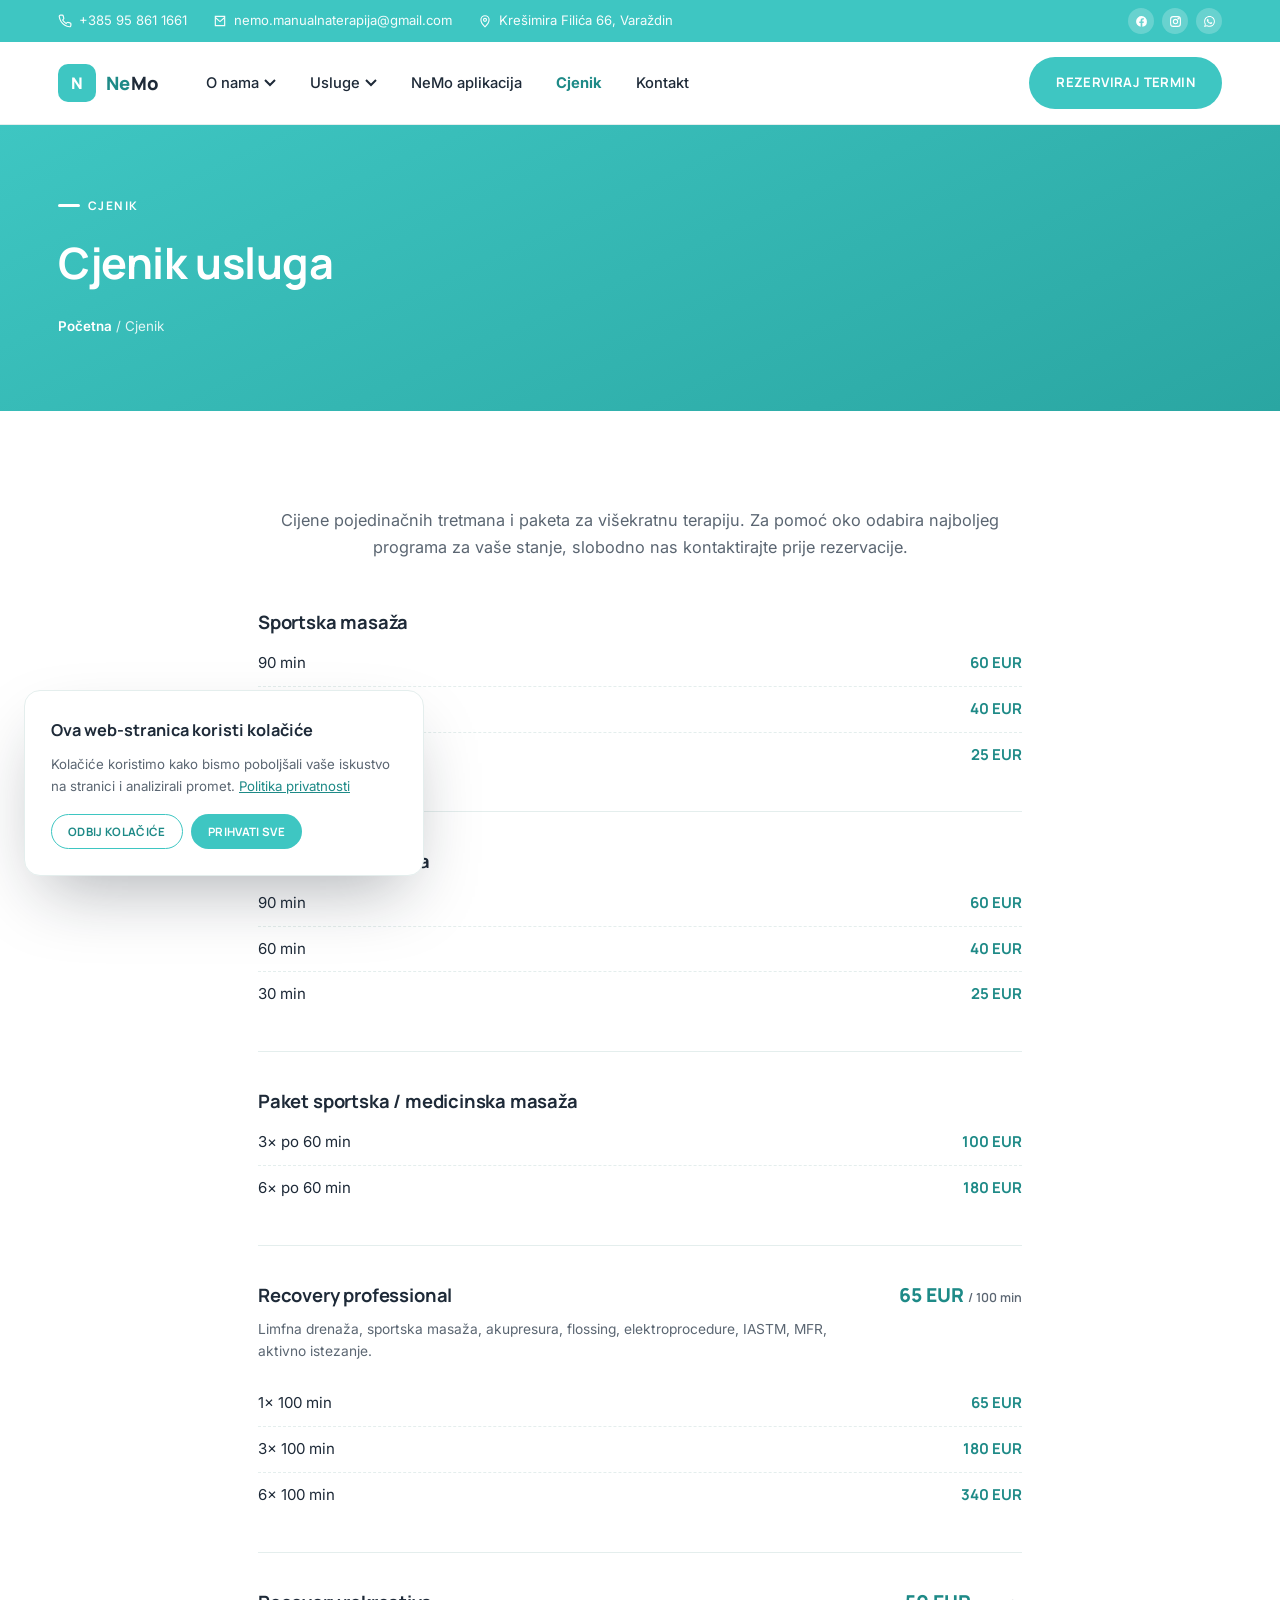
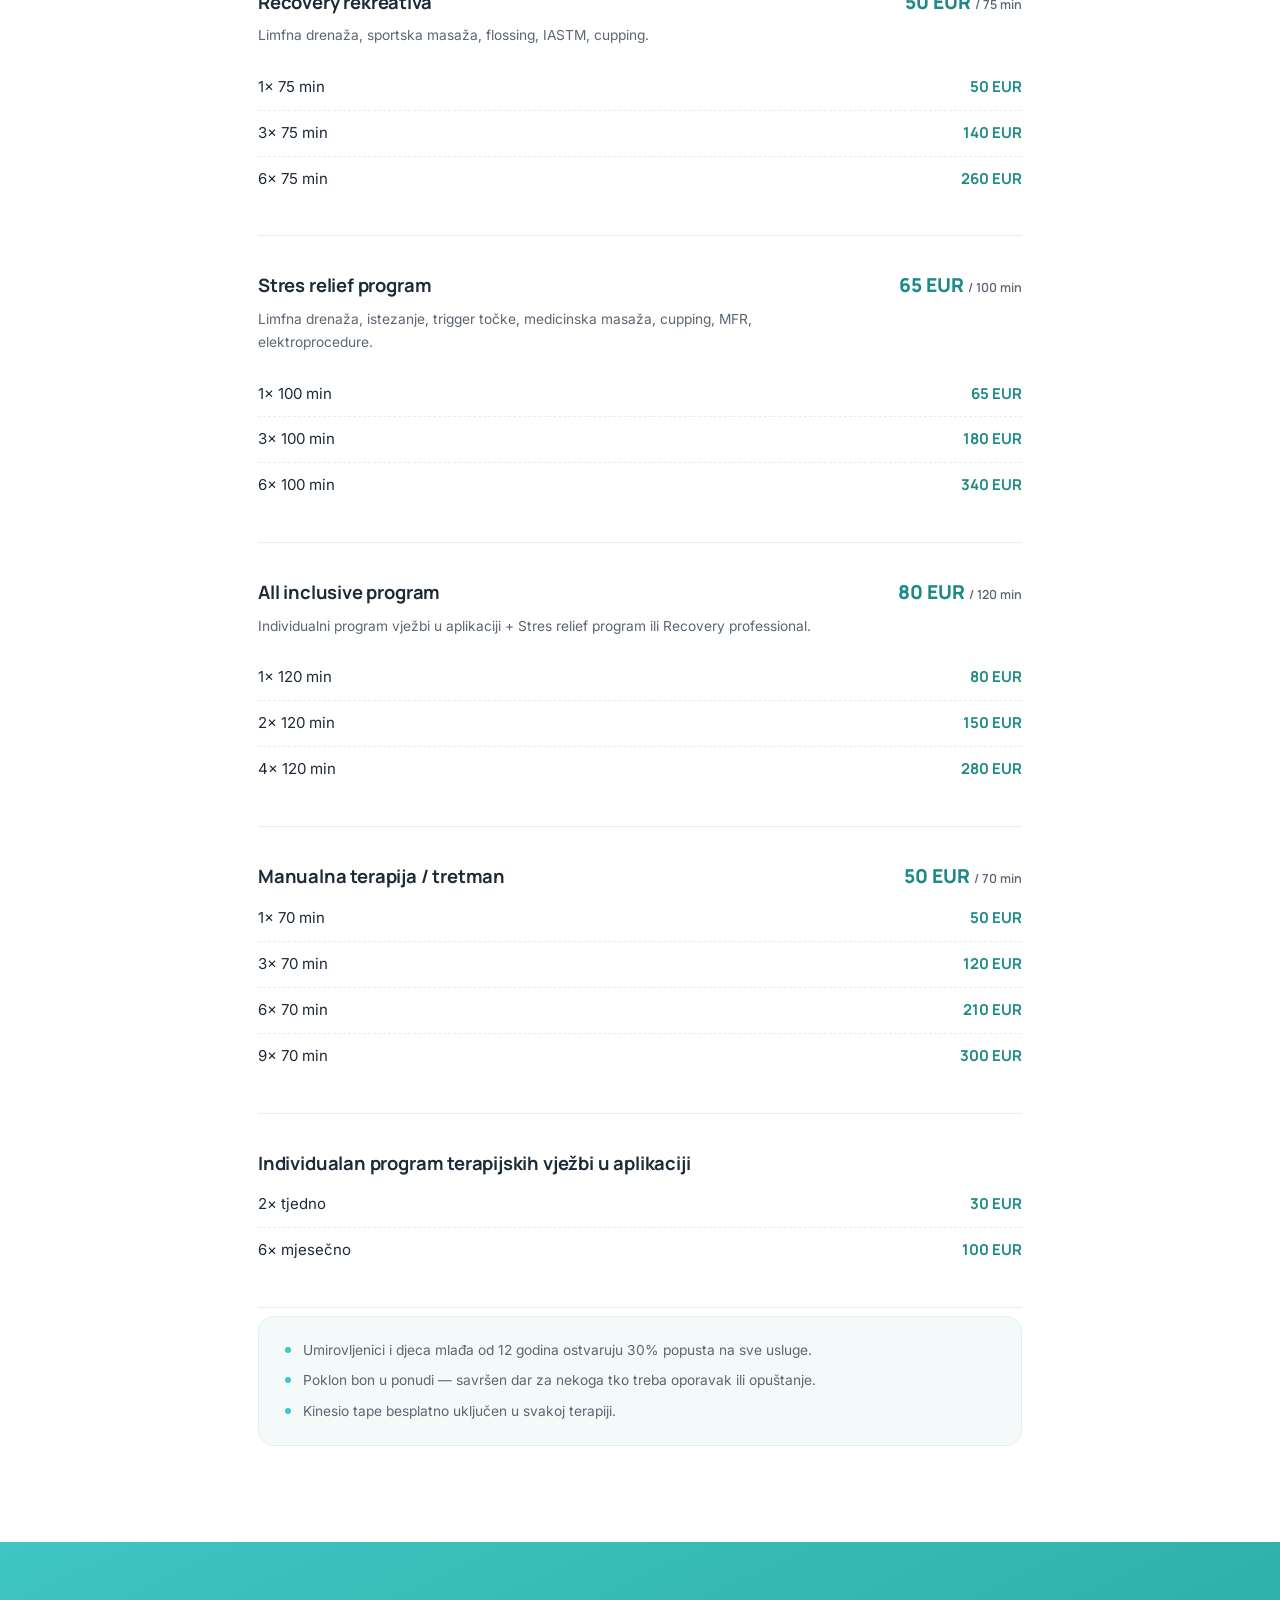
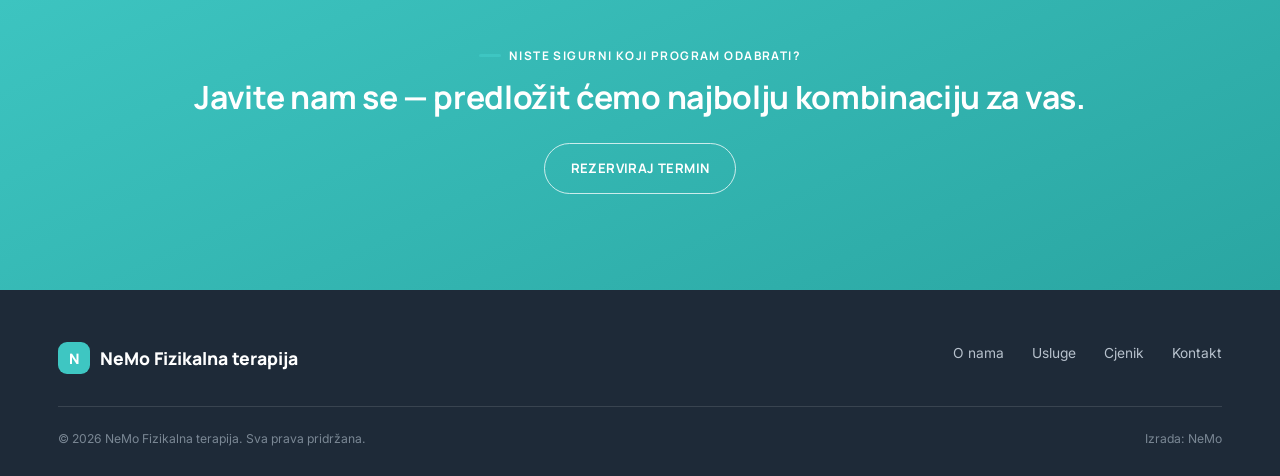
==== cjenik.html @ 9bffec44 "Add files via upload" ====
<!DOCTYPE html>
<html lang="hr">
<head>
<meta charset="UTF-8" />
<meta name="viewport" content="width=device-width, initial-scale=1.0" />
<title>Cjenik — NeMo Fizikalna terapija</title>
<meta name="description" content="Cjenik usluga NeMo poliklinike — sportska i medicinska masaža, recovery programi, manualna terapija i individualni programi vježbi." />
<link rel="canonical" href="https://nemo.hr/cjenik.html" />
<meta property="og:type" content="website" />
<meta property="og:site_name" content="NeMo Fizikalna terapija" />
<meta property="og:locale" content="hr_HR" />
<meta property="og:title" content="Cjenik — NeMo Fizikalna terapija" />
<meta property="og:description" content="Cjenik usluga NeMo poliklinike — sportska i medicinska masaža, recovery programi, manualna terapija i individualni programi vježbi." />
<meta property="og:url" content="https://nemo.hr/cjenik.html" />
<meta property="og:image" content="https://nemo.hr/images/soba-oprema.jpg" />
<meta name="twitter:card" content="summary_large_image" />
<link rel="preconnect" href="https://fonts.googleapis.com">
<link rel="preconnect" href="https://fonts.gstatic.com" crossorigin>
<link href="https://fonts.googleapis.com/css2?family=Manrope:wght@500;600;700;800&family=Inter:wght@400;500;600;700&display=swap" rel="stylesheet">
<link rel="stylesheet" href="style.css">
</head>
<body>

<div class="topbar">
  <div class="wrap topbar-inner">
    <div class="topbar-info">
      <a href="tel:+385958611661"><svg width="14" height="14" viewBox="0 0 24 24" fill="none" stroke="currentColor" stroke-width="2"><path d="M22 16.9v3a2 2 0 0 1-2.2 2 19.8 19.8 0 0 1-8.6-3.1 19.5 19.5 0 0 1-6-6 19.8 19.8 0 0 1-3.1-8.7A2 2 0 0 1 4.1 2h3a2 2 0 0 1 2 1.7c.1 1 .3 2 .7 3a2 2 0 0 1-.4 2.1L8 10.3a16 16 0 0 0 6 6l1.5-1.5a2 2 0 0 1 2-.4c1 .3 2 .5 3 .7a2 2 0 0 1 1.7 2Z"/></svg> +385 95 861 1661</a>
      <a href="mailto:nemo.manualnaterapija@gmail.com"><svg width="14" height="14" viewBox="0 0 24 24" fill="none" stroke="currentColor" stroke-width="2"><path d="M4 4h16v16H4z"/><path d="m4 6 8 7 8-7"/></svg> nemo.manualnaterapija@gmail.com</a>
      <a href="https://www.google.com/maps/place/?q=place_id:ChIJC9hRLgaraEcRhZxfA_SQYHQ" target="_blank" rel="noopener"><svg width="14" height="14" viewBox="0 0 24 24" fill="none" stroke="currentColor" stroke-width="2"><path d="M12 22s7-6.3 7-12a7 7 0 1 0-14 0c0 5.7 7 12 7 12Z"/><circle cx="12" cy="10" r="2.6"/></svg> Krešimira Filića 66, Varaždin</a>
    </div>
    <div class="topbar-social">
      <a href="https://www.facebook.com/NenoGolubar/" target="_blank" rel="noopener" aria-label="Facebook"><svg width="13" height="13" viewBox="0 0 24 24" fill="currentColor"><path d="M22 12a10 10 0 1 0-11.6 9.9v-7H7.9V12h2.5V9.8c0-2.5 1.5-3.9 3.8-3.9 1.1 0 2.2.2 2.2.2v2.4h-1.3c-1.2 0-1.6.8-1.6 1.6V12h2.8l-.4 2.9h-2.4v7A10 10 0 0 0 22 12Z"/></svg></a>
      <a href="https://www.instagram.com/neven_golubar/" target="_blank" rel="noopener" aria-label="Instagram"><svg width="13" height="13" viewBox="0 0 24 24" fill="none" stroke="currentColor" stroke-width="2"><rect x="3" y="3" width="18" height="18" rx="5"/><circle cx="12" cy="12" r="4"/><circle cx="17.5" cy="6.5" r="1"/></svg></a>
      <a href="https://wa.me/385958611661" target="_blank" rel="noopener" aria-label="WhatsApp"><svg width="13" height="13" viewBox="0 0 24 24" fill="currentColor"><path d="M12.04 2C6.58 2 2.13 6.45 2.13 11.91c0 1.77.46 3.45 1.32 4.94L2 22l5.29-1.39a9.9 9.9 0 0 0 4.75 1.21h.01c5.46 0 9.9-4.45 9.9-9.91C21.96 6.45 17.5 2 12.04 2Zm0 18.06h-.01a8.15 8.15 0 0 1-4.16-1.14l-.3-.18-3.14.82.84-3.06-.19-.31a8.14 8.14 0 0 1-1.25-4.32c0-4.5 3.67-8.16 8.18-8.16 2.18 0 4.23.85 5.78 2.4a8.1 8.1 0 0 1 2.39 5.77c0 4.5-3.67 8.18-8.14 8.18Zm4.47-6.13c-.24-.12-1.45-.72-1.68-.8-.22-.08-.39-.12-.55.12-.16.24-.63.8-.78.96-.14.16-.28.18-.53.06-.24-.12-1.02-.38-1.94-1.2-.72-.64-1.2-1.43-1.34-1.67-.14-.24-.02-.37.11-.5.11-.11.24-.28.36-.42.12-.14.16-.24.24-.4.08-.16.04-.3-.02-.42-.06-.12-.55-1.33-.76-1.82-.2-.48-.4-.42-.55-.42-.14-.01-.3-.01-.46-.01a.9.9 0 0 0-.65.3c-.22.24-.85.83-.85 2.03 0 1.2.87 2.36.99 2.52.12.16 1.71 2.61 4.14 3.66.58.25 1.03.4 1.38.51.58.18 1.11.16 1.53.1.47-.07 1.45-.59 1.65-1.16.2-.57.2-1.06.14-1.16-.06-.1-.22-.16-.46-.28Z"/></svg></a>
    </div>
  </div>
</div>

<header class="mainnav">
  <div class="wrap nav">
    <a href="index.html" class="logo"><span class="mark">N</span><span class="word"><span>Ne</span>Mo</span></a>
    <nav class="nav-links">
      <div class="nav-item">
        <button class="nav-link">O nama <svg viewBox="0 0 12 8" fill="none" stroke="currentColor" stroke-width="2"><path d="M1 1l5 5 5-5"/></svg></button>
        <div class="dd-menu">
          <a href="o-nama.html#pristup">Naš pristup</a>
          <a href="o-nama.html#neven">Osnivač</a>
          <a href="o-nama.html#tim">Stručni tim</a>
          <a href="o-nama.html#galerija">Galerija fotografija</a>
        </div>
      </div>
      <div class="nav-item">
        <button class="nav-link">Usluge <svg viewBox="0 0 12 8" fill="none" stroke="currentColor" stroke-width="2"><path d="M1 1l5 5 5-5"/></svg></button>
        <div class="dd-menu">
          <a href="usluge.html#procjena">Fizioterapeutska procjena</a>
          <a href="usluge.html#cyriax">Manualne tehnike po Cyriaxu</a>
          <a href="usluge.html#mfr">Miofascijalna relaksacija (MFR)</a>
          <a href="usluge.html#iastm">IASTM</a>
          <a href="usluge.html#trigger">Trigger point terapija</a>
          <a href="usluge.html#pnf">PNF</a>
          <a href="usluge.html#dns">DNS — vježbe disanja</a>
          <a href="usluge.html#flossing">Flossing</a>
          <a href="usluge.html#cupping">Cupping</a>
          <a href="usluge.html#limfna">Limfna drenaža aparatom</a>
          <a href="usluge.html#elektroterapija">Elektroterapijske procedure</a>
        </div>
      </div>
      <a href="index.html#zasto" class="nav-link">NeMo aplikacija</a>
      <a href="cjenik.html" class="nav-link active">Cjenik</a>
      <a href="kontakt.html" class="nav-link">Kontakt</a>
    </nav>
    <div class="nav-right">
      <a href="kontakt.html" class="btn btn-solid">Rezerviraj termin</a>
      <button class="nav-toggle" aria-label="Izbornik"><span></span><span></span><span></span></button>
    </div>
  </div>
</header>

<section class="page-header">
  <div class="wrap">
    <span class="eyebrow">Cjenik</span>
    <h1>Cjenik usluga</h1>
    <p class="breadcrumb"><a href="index.html">Početna</a> / Cjenik</p>
  </div>
</section>

<section>
  <div class="wrap" style="max-width:820px;">

    <p class="lede price-intro">Cijene pojedinačnih tretmana i paketa za višekratnu terapiju. Za pomoć oko odabira najboljeg programa za vaše stanje, slobodno nas kontaktirajte prije rezervacije.</p>

    <div class="price-block">
      <div class="price-block-head"><h3>Sportska masaža</h3></div>
      <div class="price-rows">
        <div class="price-row"><span class="price-label">90 min</span><span class="price-amount">60 EUR</span></div>
        <div class="price-row"><span class="price-label">60 min</span><span class="price-amount">40 EUR</span></div>
        <div class="price-row"><span class="price-label">30 min</span><span class="price-amount">25 EUR</span></div>
      </div>
    </div>

    <div class="price-block">
      <div class="price-block-head"><h3>Medicinska masaža</h3></div>
      <div class="price-rows">
        <div class="price-row"><span class="price-label">90 min</span><span class="price-amount">60 EUR</span></div>
        <div class="price-row"><span class="price-label">60 min</span><span class="price-amount">40 EUR</span></div>
        <div class="price-row"><span class="price-label">30 min</span><span class="price-amount">25 EUR</span></div>
      </div>
    </div>

    <div class="price-block">
      <div class="price-block-head"><h3>Paket sportska / medicinska masaža</h3></div>
      <div class="price-rows">
        <div class="price-row"><span class="price-label">3× po 60 min</span><span class="price-amount">100 EUR</span></div>
        <div class="price-row"><span class="price-label">6× po 60 min</span><span class="price-amount">180 EUR</span></div>
      </div>
    </div>

    <div class="price-block">
      <div class="price-block-head"><h3>Recovery professional</h3><span class="price-single">65 EUR <small style="font-size:.65em;color:var(--ink-soft);font-weight:600;">/ 100 min</small></span></div>
      <p class="price-desc">Limfna drenaža, sportska masaža, akupresura, flossing, elektroprocedure, IASTM, MFR, aktivno istezanje.</p>
      <div class="price-rows">
        <div class="price-row"><span class="price-label">1× 100 min</span><span class="price-amount">65 EUR</span></div>
        <div class="price-row"><span class="price-label">3× 100 min</span><span class="price-amount">180 EUR</span></div>
        <div class="price-row"><span class="price-label">6× 100 min</span><span class="price-amount">340 EUR</span></div>
      </div>
    </div>

    <div class="price-block">
      <div class="price-block-head"><h3>Recovery rekreativa</h3><span class="price-single">50 EUR <small style="font-size:.65em;color:var(--ink-soft);font-weight:600;">/ 75 min</small></span></div>
      <p class="price-desc">Limfna drenaža, sportska masaža, flossing, IASTM, cupping.</p>
      <div class="price-rows">
        <div class="price-row"><span class="price-label">1× 75 min</span><span class="price-amount">50 EUR</span></div>
        <div class="price-row"><span class="price-label">3× 75 min</span><span class="price-amount">140 EUR</span></div>
        <div class="price-row"><span class="price-label">6× 75 min</span><span class="price-amount">260 EUR</span></div>
      </div>
    </div>

    <div class="price-block">
      <div class="price-block-head"><h3>Stres relief program</h3><span class="price-single">65 EUR <small style="font-size:.65em;color:var(--ink-soft);font-weight:600;">/ 100 min</small></span></div>
      <p class="price-desc">Limfna drenaža, istezanje, trigger točke, medicinska masaža, cupping, MFR, elektroprocedure.</p>
      <div class="price-rows">
        <div class="price-row"><span class="price-label">1× 100 min</span><span class="price-amount">65 EUR</span></div>
        <div class="price-row"><span class="price-label">3× 100 min</span><span class="price-amount">180 EUR</span></div>
        <div class="price-row"><span class="price-label">6× 100 min</span><span class="price-amount">340 EUR</span></div>
      </div>
    </div>

    <div class="price-block">
      <div class="price-block-head"><h3>All inclusive program</h3><span class="price-single">80 EUR <small style="font-size:.65em;color:var(--ink-soft);font-weight:600;">/ 120 min</small></span></div>
      <p class="price-desc">Individualni program vježbi u aplikaciji + Stres relief program ili Recovery professional.</p>
      <div class="price-rows">
        <div class="price-row"><span class="price-label">1× 120 min</span><span class="price-amount">80 EUR</span></div>
        <div class="price-row"><span class="price-label">2× 120 min</span><span class="price-amount">150 EUR</span></div>
        <div class="price-row"><span class="price-label">4× 120 min</span><span class="price-amount">280 EUR</span></div>
      </div>
    </div>

    <div class="price-block">
      <div class="price-block-head"><h3>Manualna terapija / tretman</h3><span class="price-single">50 EUR <small style="font-size:.65em;color:var(--ink-soft);font-weight:600;">/ 70 min</small></span></div>
      <div class="price-rows">
        <div class="price-row"><span class="price-label">1× 70 min</span><span class="price-amount">50 EUR</span></div>
        <div class="price-row"><span class="price-label">3× 70 min</span><span class="price-amount">120 EUR</span></div>
        <div class="price-row"><span class="price-label">6× 70 min</span><span class="price-amount">210 EUR</span></div>
        <div class="price-row"><span class="price-label">9× 70 min</span><span class="price-amount">300 EUR</span></div>
      </div>
    </div>

    <div class="price-block">
      <div class="price-block-head"><h3>Individualan program terapijskih vježbi u aplikaciji</h3></div>
      <div class="price-rows">
        <div class="price-row"><span class="price-label">2× tjedno</span><span class="price-amount">30 EUR</span></div>
        <div class="price-row"><span class="price-label">6× mjesečno</span><span class="price-amount">100 EUR</span></div>
      </div>
    </div>

    <div class="price-notes">
      <span>Umirovljenici i djeca mlađa od 12 godina ostvaruju 30% popusta na sve usluge.</span>
      <span>Poklon bon u ponudi — savršen dar za nekoga tko treba oporavak ili opuštanje.</span>
      <span>Kinesio tape besplatno uključen u svakoj terapiji.</span>
    </div>

  </div>
</section>

<section class="cta-band">
  <div class="wrap">
    <span class="eyebrow" style="justify-content:center;color:#fff;">Niste sigurni koji program odabrati?</span>
    <h2 style="margin-top:14px;">Javite nam se — predložit ćemo najbolju kombinaciju za vas.</h2>
    <a href="kontakt.html" class="btn btn-outline-white" style="margin-top:26px;">Rezerviraj termin</a>
  </div>
</section>

<footer>
  <div class="wrap">
    <div class="footer-grid">
      <div class="footer-logo"><span class="mark">N</span>NeMo Fizikalna terapija</div>
      <ul class="footer-links">
        <li><a href="o-nama.html">O nama</a></li>
        <li><a href="usluge.html">Usluge</a></li>
        <li><a href="cjenik.html">Cjenik</a></li>
        <li><a href="kontakt.html">Kontakt</a></li>
      </ul>
    </div>
    <div class="footer-bottom">
      <span>© <span id="godina"></span> NeMo Fizikalna terapija. Sva prava pridržana.</span>
      <span>Izrada: NeMo</span>
    </div>
  </div>
</footer>

<div class="cookie-banner" id="cookieBanner">
  <h4>Ova web-stranica koristi kolačiće</h4>
  <p>Kolačiće koristimo kako bismo poboljšali vaše iskustvo na stranici i analizirali promet. <a href="#">Politika privatnosti</a></p>
  <div class="cookie-actions">
    <button class="btn btn-outline-teal" id="cookieReject">Odbij kolačiće</button>
    <button class="btn btn-solid" id="cookieAccept">Prihvati sve</button>
  </div>
</div>

<script src="script.js"></script>
</body>
</html>
---- style.css ----
:root{
    --teal:#3EC6C2;
    --teal-dark:#2AA6A2;
    --teal-deep:#1E8A87;
    --ink:#1E2A38;
    --ink-soft:#5B6672;
    --paper:#FFFFFF;
    --bg:#F4FAFA;
    --line:#E4EEED;
    --lavender:#B9AEDD;
    --sand:#D9C89A;
    --radius:16px;
    --heading:'Manrope', sans-serif;
    --sans:'Inter', system-ui, sans-serif;
  }
  *,*::before,*::after{box-sizing:border-box;margin:0;padding:0;}
  html{scroll-behavior:smooth;}
  html{overflow-x:hidden;}
  body{font-family:var(--sans);color:var(--ink);background:var(--paper);line-height:1.65;-webkit-font-smoothing:antialiased;overflow-x:hidden;max-width:100vw;}
  img,svg{display:block;max-width:100%;}
  a{color:inherit;}
  ul{list-style:none;}
  .wrap{max-width:1220px;margin:0 auto;padding:0 28px;}
  h1,h2,h3{font-family:var(--heading);font-weight:700;color:var(--ink);letter-spacing:-.01em;}
  h2{font-size:2rem;line-height:1.18;}
  h3{font-size:1.15rem;}
  .lede{color:var(--ink-soft);max-width:52ch;font-size:1.02rem;}
  .eyebrow{display:inline-flex;align-items:center;gap:8px;font-family:var(--heading);font-weight:700;font-size:.74rem;letter-spacing:.12em;text-transform:uppercase;color:var(--teal-deep);}
  .eyebrow::before{content:'';width:22px;height:3px;border-radius:2px;background:var(--teal);}
  :focus-visible{outline:2px solid var(--teal-deep);outline-offset:3px;}
  @media (prefers-reduced-motion: reduce){*{animation-duration:.001ms !important;transition-duration:.001ms !important;scroll-behavior:auto !important;}}

  /* ---------- BUTTONS ---------- */
  .btn{display:inline-flex;align-items:center;gap:8px;padding:14px 26px;border-radius:100px;font-family:var(--heading);font-weight:700;font-size:.82rem;letter-spacing:.03em;text-transform:uppercase;text-decoration:none;border:1.5px solid transparent;cursor:pointer;transition:all .18s ease;}
  .btn-solid{background:var(--teal);color:#fff;}
  .btn-solid:hover{background:var(--teal-deep);transform:translateY(-1px);}
  .btn-outline-teal{border-color:var(--teal);color:var(--teal-deep);background:transparent;}
  .btn-outline-teal:hover{background:var(--teal);color:#fff;}
  .btn-outline-white{border-color:rgba(255,255,255,.75);color:#fff;background:transparent;}
  .btn-outline-white:hover{background:#fff;color:var(--teal-deep);}

  /* ---------- TOPBAR ---------- */
  .topbar{background:var(--teal);color:#fff;font-size:.82rem;}
  .topbar-inner{display:flex;align-items:center;justify-content:space-between;height:42px;gap:20px;}
  .topbar-info{display:flex;align-items:center;gap:26px;flex-wrap:wrap;}
  .topbar-info a,.topbar-info span{display:inline-flex;align-items:center;gap:7px;text-decoration:none;color:#fff;opacity:.95;white-space:nowrap;}
  .topbar-social{display:flex;gap:8px;flex-shrink:0;}
  .topbar-social a{width:26px;height:26px;border-radius:50%;background:rgba(255,255,255,.22);display:flex;align-items:center;justify-content:center;transition:background .15s;}
  .topbar-social a:hover{background:#fff;color:var(--teal-deep);}

  /* ---------- MAIN NAV ---------- */
  .mainnav{position:sticky;top:0;z-index:60;background:#fff;box-shadow:0 1px 0 var(--line);}
  .nav{display:flex;align-items:center;gap:32px;height:82px;}
  .logo{display:flex;align-items:center;gap:10px;text-decoration:none;flex-shrink:0;}
  .logo .mark{width:38px;height:38px;border-radius:10px;background:var(--teal);display:flex;align-items:center;justify-content:center;color:#fff;font-family:var(--heading);font-weight:800;font-size:1rem;}
  .logo .word{font-family:var(--heading);font-weight:800;font-size:1.15rem;letter-spacing:.02em;color:var(--ink);}
  .logo .word span{color:var(--teal-deep);}

  .nav-links{display:flex;align-items:center;gap:6px;flex:1;}
  .nav-item{position:relative;}
  .nav-link{display:flex;align-items:center;gap:5px;padding:10px 14px;border-radius:8px;background:none;border:none;font-family:var(--sans);font-size:.92rem;font-weight:500;color:var(--ink);cursor:pointer;text-decoration:none;transition:color .15s;}
  .nav-link:hover{color:var(--teal-deep);}
  .nav-link svg{width:12px;height:12px;transition:transform .15s;}
  .nav-item:hover .nav-link svg{transform:rotate(180deg);}
  .dd-menu{
    position:absolute;top:calc(100% + 10px);left:0;min-width:260px;
    background:#fff;border-radius:12px;box-shadow:0 20px 46px -18px rgba(30,42,56,.28);
    border:1px solid var(--line);padding:10px;
    max-height:74vh;overflow-y:auto;
    opacity:0;visibility:hidden;transform:translateY(8px);
    transition:all .18s ease;
  }
  .nav-item:hover .dd-menu{opacity:1;visibility:visible;transform:translateY(0);}
  .dd-menu a{display:block;padding:10px 14px;border-radius:8px;font-size:.88rem;color:var(--ink);text-decoration:none;transition:all .12s;}
  .dd-menu a:hover{background:var(--bg);color:var(--teal-deep);}

  .nav-right{display:flex;align-items:center;gap:14px;flex-shrink:0;}
  .nav-toggle{display:none;background:none;border:none;cursor:pointer;padding:6px;}
  .nav-toggle span{display:block;width:22px;height:2px;background:var(--ink);margin:5px 0;}

  /* ---------- HERO ---------- */
  .hero{position:relative;overflow:hidden;background:linear-gradient(155deg,var(--teal) 0%,var(--teal-dark) 100%);padding:88px 0 100px;}
  .hero-pattern{position:absolute;inset:0;opacity:.14;pointer-events:none;}
  .hero-blob{position:absolute;border-radius:50%;filter:blur(2px);opacity:.5;pointer-events:none;}
  .hero-blob.b1{width:220px;height:220px;background:var(--lavender);top:-60px;right:14%;}
  .hero-blob.b2{width:140px;height:140px;background:var(--sand);bottom:-30px;right:4%;opacity:.4;}
  .hero-blob.b3{width:90px;height:90px;background:#fff;top:60%;left:6%;opacity:.15;}
  .hero-grid{position:relative;display:grid;grid-template-columns:1.05fr .95fr;gap:56px;align-items:center;}
  .hero h1{color:#fff;font-size:clamp(2.3rem,4.6vw,3.4rem);line-height:1.12;margin-bottom:20px;}
  .hero .lede{color:rgba(255,255,255,.9);margin-bottom:34px;}
  .hero-badges{display:flex;gap:22px;margin-top:38px;flex-wrap:wrap;}
  .hero-badge{color:#fff;}
  .hero-badge b{display:block;font-family:var(--heading);font-size:1.35rem;}
  .hero-badge span{font-size:.76rem;color:rgba(255,255,255,.8);}

  .hero-media{position:relative;}
  .hero-photo-card{background:#fff;border-radius:22px;padding:26px;box-shadow:0 40px 80px -30px rgba(10,30,30,.45);}
  .goniometer{width:100%;height:auto;}
  .tick-major{stroke:var(--ink);stroke-width:2.2;}
  .tick-minor{stroke:var(--ink-soft);stroke-width:1.2;opacity:.5;}
  .goni-arc{fill:none;stroke:var(--line);stroke-width:2;}
  .goni-needle{stroke:var(--teal-deep);stroke-width:4;stroke-linecap:round;transform-origin:200px 200px;animation:needle-in 1.6s cubic-bezier(.22,1,.36,1) both;}
  .goni-pivot{fill:var(--sand);}
  @keyframes needle-in{from{transform:rotate(-180deg);}to{transform:rotate(0deg);}}
  .goni-readout{display:flex;justify-content:space-between;align-items:baseline;margin-top:16px;padding-top:16px;border-top:1px dashed var(--line);}
  .goni-readout .deg{font-family:var(--heading);font-size:2rem;color:var(--teal-deep);font-weight:800;}
  .goni-readout .cap{font-size:.76rem;color:var(--ink-soft);max-width:15ch;text-align:right;}
  .hero-photo-note{position:absolute;bottom:-18px;left:26px;background:#fff;border-radius:12px;padding:10px 16px;box-shadow:0 14px 30px -10px rgba(10,30,30,.3);font-size:.74rem;color:var(--ink-soft);display:flex;align-items:center;gap:8px;}
  .hero-photo-note b{color:var(--teal-deep);font-family:var(--heading);}

  /* ---------- SECTION SHELL ---------- */
  section{padding:96px 0;}
  .section-head{max-width:640px;margin:0 auto 52px;text-align:center;}
  .section-head.left{margin:0 0 52px;text-align:left;}
  .section-head h2{margin-top:14px;}
  .section-head .lede{margin:14px auto 0;}
  .section-head.left .lede{margin:14px 0 0;}

  /* ---------- USLUGE ---------- */
  .services{background:var(--bg);}
  .service-grid{display:grid;grid-template-columns:repeat(3,1fr);gap:24px;}
  .service-card{background:#fff;border-radius:var(--radius);padding:32px 28px;border:1px solid var(--line);transition:all .2s;}
  .service-card:hover{transform:translateY(-4px);box-shadow:0 24px 48px -24px rgba(30,42,56,.18);border-color:transparent;}
  .service-icon{width:48px;height:48px;border-radius:12px;background:var(--bg);display:flex;align-items:center;justify-content:center;margin-bottom:18px;}
  .service-card h3{margin-bottom:10px;}
  .service-card p{font-size:.9rem;color:var(--ink-soft);margin-bottom:16px;}
  .service-link{font-size:.82rem;font-weight:700;color:var(--teal-deep);text-decoration:none;display:inline-flex;align-items:center;gap:6px;}
  .service-link:hover{text-decoration:underline;}

  /* ---------- ZASTO NEMO ---------- */
  .why-grid{display:grid;grid-template-columns:1fr 1fr;gap:64px;align-items:center;}
  .why-list{margin-top:26px;display:flex;flex-direction:column;gap:18px;}
  .why-list li{display:flex;gap:14px;font-size:.96rem;color:var(--ink-soft);}
  .why-list .tick{width:24px;height:24px;border-radius:50%;background:var(--teal);color:#fff;flex-shrink:0;display:flex;align-items:center;justify-content:center;font-size:.72rem;margin-top:2px;}
  .app-mock{background:var(--bg);border-radius:20px;border:1px solid var(--line);padding:26px;}
  .app-mock-head{display:flex;justify-content:space-between;align-items:center;margin-bottom:18px;}
  .app-mock-head span{font-size:.76rem;color:var(--ink-soft);font-weight:600;}
  .vas-bar-row{display:flex;align-items:center;gap:12px;margin-bottom:14px;}
  .vas-bar-track{flex:1;height:8px;border-radius:8px;background:#fff;overflow:hidden;}
  .vas-bar-fill{height:100%;border-radius:8px;background:linear-gradient(90deg,var(--teal),var(--sand));}
  .vas-bar-label{font-size:.76rem;color:var(--ink-soft);width:36px;flex-shrink:0;font-weight:600;}
  .vas-bar-val{font-size:.8rem;width:34px;text-align:right;flex-shrink:0;font-weight:700;}
  .form-note{font-size:.78rem;color:var(--ink-soft);}
  .form-result{font-size:.86rem;font-weight:600;min-height:1px;}
  .form-result-success{color:var(--teal-deep);}
  .form-result-error{color:#C0392B;}

  /* ---------- PROCES ---------- */
  .process{background:var(--bg);}
  .process-grid{display:grid;grid-template-columns:repeat(4,1fr);gap:24px;}
  .process-step{background:#fff;border-radius:var(--radius);padding:30px 26px;border:1px solid var(--line);}
  .process-step .num{width:34px;height:34px;border-radius:9px;background:var(--teal);color:#fff;display:flex;align-items:center;justify-content:center;font-family:var(--heading);font-weight:800;font-size:.9rem;margin-bottom:16px;}
  .process-step h3{font-size:1.02rem;margin-bottom:8px;}
  .process-step p{font-size:.86rem;color:var(--ink-soft);}

/* ---------- TIM (dvije pune kartice) ---------- */
.team-members{display:grid;grid-template-columns:repeat(2,1fr);gap:32px;}
.team-member{background:#fff;border:1px solid var(--line);border-radius:var(--radius);overflow:hidden;transition:all .2s;}
.team-member:hover{box-shadow:0 24px 48px -24px rgba(30,42,56,.18);}
.team-member-photo{aspect-ratio:4/3;overflow:hidden;background:var(--bg);}
.team-member-photo img{width:100%;height:100%;object-fit:cover;object-position:center top;}
.team-member-body{padding:28px 30px 30px;}
.team-member-body h3{font-size:1.2rem;}
.team-member-role{color:var(--teal-deep);font-weight:700;font-size:.8rem;margin:5px 0 14px;text-transform:uppercase;letter-spacing:.03em;}
.team-member-body p{font-size:.9rem;color:var(--ink-soft);line-height:1.6;}
.team-member-link{display:inline-block;margin-top:14px;font-size:.86rem;font-weight:700;color:var(--teal-deep);text-decoration:none;}
.team-member-link:hover{text-decoration:underline;}

@media (max-width:980px){
  .team-members{grid-template-columns:1fr;}
}

  /* ---------- RECENZIJE ---------- */
  .reviews{background:var(--bg);}
  .reviews-rating{display:flex;align-items:center;justify-content:center;gap:10px;margin-top:16px;}
  .reviews-rating .stars{color:#F5A623;font-size:1.1rem;letter-spacing:2px;}
  .reviews-rating b{font-family:var(--heading);font-size:1.1rem;}
  .reviews-rating span{font-size:.84rem;color:var(--ink-soft);}
  .review-grid{display:grid;grid-template-columns:repeat(3,1fr);gap:24px;}
  .review-card{background:#fff;border-radius:var(--radius);padding:30px 26px;border:1px solid var(--line);}
  .review-card .stars{color:#F5A623;font-size:.9rem;letter-spacing:2px;margin-bottom:14px;display:block;}
  .review-card p{font-size:.92rem;color:var(--ink);margin-bottom:16px;}
  .review-author{font-size:.8rem;color:var(--ink-soft);font-weight:600;}

  /* ---------- CTA BAND ---------- */
  .cta-band{background:linear-gradient(155deg,var(--teal) 0%,var(--teal-dark) 100%);color:#fff;text-align:center;position:relative;overflow:hidden;}
  .cta-band h2{color:#fff;}
  .cta-band .lede{color:rgba(255,255,255,.9);margin:16px auto 34px;}

  /* ---------- KONTAKT ---------- */
  .contact-grid{display:grid;grid-template-columns:1fr 1fr;gap:64px;}
  .contact-info dl{display:grid;grid-template-columns:auto 1fr;gap:14px 20px;margin-top:26px;font-size:.92rem;}
  .contact-info dt{font-weight:700;color:var(--ink);white-space:nowrap;padding-top:1px;}
  .contact-info dd{color:var(--ink-soft);}
  .contact-info a{color:var(--teal-deep);text-decoration:none;font-weight:600;}
  .contact-info a:hover{text-decoration:underline;}
  .map-box{margin-top:28px;border-radius:var(--radius);border:1px solid var(--line);background:var(--bg);height:180px;display:flex;align-items:center;justify-content:center;font-size:.82rem;color:var(--ink-soft);text-align:center;padding:20px;}
  form{display:flex;flex-direction:column;gap:16px;background:var(--bg);border-radius:var(--radius);padding:30px;border:1px solid var(--line);}
  .form-row{display:grid;grid-template-columns:1fr 1fr;gap:16px;}
  label{display:block;font-size:.78rem;font-weight:700;color:var(--ink);margin-bottom:7px;}
  input,select,textarea{width:100%;padding:12px 14px;border:1.5px solid var(--line);border-radius:9px;font-family:var(--sans);font-size:16px;background:#fff;color:var(--ink);transition:border-color .15s;}
  input:focus,select:focus,textarea:focus{outline:none;border-color:var(--teal);}
  textarea{resize:vertical;min-height:96px;}

  /* ---------- FOOTER ---------- */
  footer{background:var(--ink);color:#B7C1CC;padding:52px 0 26px;}
  .footer-grid{display:flex;justify-content:space-between;align-items:flex-start;gap:24px;flex-wrap:wrap;padding-bottom:32px;border-bottom:1px solid rgba(255,255,255,.12);}
  .footer-logo{display:flex;align-items:center;gap:10px;font-family:var(--heading);font-weight:800;font-size:1.1rem;color:#fff;}
  .footer-logo .mark{width:32px;height:32px;border-radius:9px;background:var(--teal);display:flex;align-items:center;justify-content:center;color:#fff;font-size:.9rem;}
  .footer-links{display:flex;gap:28px;font-size:.86rem;}
  .footer-links a{text-decoration:none;color:#B7C1CC;}
  .footer-links a:hover{color:#fff;}
  .footer-bottom{padding-top:22px;display:flex;justify-content:space-between;font-size:.76rem;color:#7A8794;flex-wrap:wrap;gap:10px;}

  /* ---------- COOKIE BANNER ---------- */
  .cookie-banner{
    position:fixed;left:24px;bottom:24px;z-index:200;max-width:400px;
    background:#fff;border-radius:16px;padding:26px;
    box-shadow:0 30px 70px -20px rgba(20,30,40,.35);border:1px solid var(--line);
    transform:translateY(140%);transition:transform .4s ease;
  }
  .cookie-banner.show{transform:translateY(0);}
  .cookie-banner h4{font-family:var(--heading);font-size:1.02rem;margin-bottom:10px;}
  .cookie-banner p{font-size:.83rem;color:var(--ink-soft);margin-bottom:16px;}
  .cookie-banner a{color:var(--teal-deep);text-decoration:underline;}
  .cookie-actions{display:flex;gap:8px;flex-wrap:wrap;}
  .cookie-actions .btn{padding:9px 16px;font-size:.72rem;}

  /* ---------- RESPONSIVE ---------- */
  @media (max-width:980px){
    .topbar-info span:last-child{display:none;}
    .nav-links{display:none;}
    .nav-toggle{display:block;}
    .hero-grid{grid-template-columns:1fr;}
    .hero-media{order:-1;max-width:380px;margin:0 auto;}
    .service-grid{grid-template-columns:repeat(2,1fr);}
    .why-grid{grid-template-columns:1fr;}
    .process-grid{grid-template-columns:repeat(2,1fr);row-gap:20px;}
    .contact-grid{grid-template-columns:1fr;gap:40px;}
    .review-grid{grid-template-columns:repeat(2,1fr);}
    section{padding:76px 0;}
  }
  @media (max-width:680px){
    .wrap{padding:0 20px;}
    .topbar-info{gap:14px;}
    .topbar-info span{display:none;}
    .topbar-info a[href^="mailto"]{display:none;}
    section{padding:56px 0;}
    .hero{padding:56px 0 68px;}
    .service-grid{grid-template-columns:1fr;}
    .process-grid{grid-template-columns:1fr;}
    .form-row{grid-template-columns:1fr;}
    h1{font-size:2rem !important;}
    h2{font-size:1.5rem;}
    h3{font-size:1.08rem;}
    .lede{font-size:1rem;max-width:none;}
    .footer-grid{flex-direction:column;}
    .cookie-banner{left:14px;right:14px;bottom:14px;max-width:none;}

    /* Čitljivost i razmaci */
    body{line-height:1.7;}
    .section-head{margin-bottom:36px;}
    .eyebrow{font-size:.7rem;}

    /* Recenzije - nedostajao je responsive raspored, ostajale su u 3 stupca */
    .review-grid{grid-template-columns:1fr;gap:16px;}
    .review-card{padding:24px 22px;}

    /* Veće dodirne površine za lakše tapkanje */
    .nav-toggle{padding:10px;}
    .btn{padding:15px 26px;}
    .dd-menu a{padding:13px 14px;}
    .footer-links a{display:inline-block;padding:4px 0;}
    .footer-links{gap:20px;row-gap:10px;}

    /* Kartice - malo manje unutarnjeg razmaka da tekst diše na uskom ekranu */
    .service-card,.process-step,.team-member-body{padding:24px 22px;}
    .service-detail{padding:28px 0;}
    .service-detail .service-icon{margin-bottom:6px;}

    /* Osnivač badge-ovi - urednija 2x2 mreža umjesto neravnog lomljenja */
    .founder-badges{display:grid;grid-template-columns:1fr 1fr;gap:10px;}
    .founder-badge{min-width:0;}
    .founder-name{font-size:1.4rem;}

    /* Cjenik - jasniji razmak cijene od naziva na uskom ekranu */
    .price-block h3{font-size:1.05rem;}
    .price-row{font-size:.9rem;}
  }

/* ---------- PAGE HEADER (podstranice: O nama, Usluge, Kontakt) ---------- */
.page-header{position:relative;overflow:hidden;background:linear-gradient(155deg,var(--teal) 0%,var(--teal-dark) 100%);padding:64px 0 74px;}
.page-header .wrap{position:relative;}
.page-header .eyebrow{color:#fff;}
.page-header .eyebrow::before{background:#fff;}
.page-header h1{color:#fff;font-size:clamp(2rem,4vw,2.7rem);margin-top:12px;}
.breadcrumb{margin-top:16px;font-size:.84rem;color:rgba(255,255,255,.85);}
.breadcrumb a{color:#fff;text-decoration:none;font-weight:600;}
.breadcrumb a:hover{text-decoration:underline;}

/* ---------- O NAMA ---------- */
.pristup-grid{display:grid;grid-template-columns:1fr 1fr;gap:64px;align-items:center;}
.pristup-visual{background:var(--bg);border-radius:var(--radius);border:1px solid var(--line);padding:34px;}
.pristup-stat{display:flex;justify-content:space-between;padding:14px 0;border-bottom:1px solid var(--line);}
.pristup-stat:last-child{border-bottom:none;}
.pristup-stat b{font-family:var(--heading);font-size:1.3rem;color:var(--teal-deep);}
.pristup-stat span{font-size:.82rem;color:var(--ink-soft);}

.gallery-grid{display:grid;grid-template-columns:repeat(auto-fit,minmax(260px,1fr));gap:18px;}
.gallery-item{aspect-ratio:4/3;border-radius:var(--radius);background:var(--bg);border:1px solid var(--line);display:flex;align-items:center;justify-content:center;font-size:.78rem;color:var(--ink-soft);text-align:center;padding:14px;overflow:hidden;position:relative;}
.gallery-item img{width:100%;height:100%;object-fit:cover;object-position:center top;}
.gallery-item .gallery-caption{position:absolute;left:0;right:0;bottom:0;padding:16px 14px 12px;background:linear-gradient(0deg,rgba(10,30,30,.65) 0%,rgba(10,30,30,0) 100%);color:#fff;font-size:.8rem;font-weight:600;text-align:left;}

/* ---------- OSNIVAČ (Neven Golubar) ---------- */
.founder{background:var(--bg);}
.founder-top{display:grid;grid-template-columns:280px 1fr;gap:48px;align-items:start;margin-bottom:44px;}
.founder-photo{aspect-ratio:3/4;border-radius:var(--radius);background:linear-gradient(155deg,var(--teal) 0%,var(--teal-dark) 100%);display:flex;align-items:center;justify-content:center;color:#fff;font-family:var(--heading);font-weight:800;font-size:3.4rem;box-shadow:0 30px 60px -24px rgba(30,42,56,.3);overflow:hidden;}
.founder-photo img{width:100%;height:100%;object-fit:cover;object-position:center top;}
.founder-name{font-size:1.7rem;margin-top:4px;}
.founder-role{color:var(--teal-deep);font-weight:700;font-size:.92rem;margin-top:6px;}
.founder-bio{margin-top:16px;color:var(--ink-soft);max-width:64ch;}
.founder-badges{display:flex;gap:14px;flex-wrap:wrap;margin-top:22px;}
.founder-badge{background:#fff;border:1px solid var(--line);border-radius:12px;padding:12px 18px;text-align:center;min-width:120px;}
.founder-badge b{display:block;font-family:var(--heading);font-size:1.25rem;color:var(--teal-deep);}
.founder-badge span{font-size:.72rem;color:var(--ink-soft);}

.founder-timeline{display:flex;flex-direction:column;gap:0;margin-top:8px;}
.tl-item{display:grid;grid-template-columns:150px 1fr;gap:24px;padding:26px 0;border-bottom:1px solid var(--line);}
.tl-item:last-child{border-bottom:none;}
.tl-period{font-family:var(--heading);font-weight:700;color:var(--teal-deep);font-size:.86rem;}
.tl-club{font-family:var(--heading);font-weight:700;font-size:1.02rem;margin-bottom:4px;}
.tl-title{font-size:.82rem;color:var(--ink-soft);font-style:italic;margin-bottom:10px;}
.tl-item ul{margin:0;padding:0;}
.tl-item li{position:relative;padding-left:18px;font-size:.9rem;color:var(--ink-soft);margin-bottom:6px;}
.tl-item li::before{content:'';position:absolute;left:0;top:9px;width:6px;height:6px;border-radius:50%;background:var(--teal);}
.tl-photos{display:grid;grid-template-columns:1.5fr 1fr;gap:14px;margin-top:16px;}
.tl-photos img{width:100%;height:100%;object-fit:cover;border-radius:12px;border:1px solid var(--line);}
.tl-photos .tl-photo-wide{aspect-ratio:16/9;}
.tl-photos .tl-photo-tall{aspect-ratio:3/4;}
@media (max-width:680px){
  .tl-photos{grid-template-columns:1fr;}
}

.founder-cols{display:grid;grid-template-columns:1fr 1fr;gap:24px;margin-top:44px;}
.founder-box{background:#fff;border:1px solid var(--line);border-radius:var(--radius);padding:28px;}
.founder-box h3{font-size:1.02rem;margin-bottom:16px;}
.founder-box ul{display:flex;flex-direction:column;gap:10px;}
.founder-box li{font-size:.9rem;color:var(--ink-soft);padding-left:18px;position:relative;}
.founder-box li::before{content:'';position:absolute;left:0;top:8px;width:6px;height:6px;border-radius:50%;background:var(--teal);}
.founder-box li b{color:var(--ink);font-weight:600;}

.skills-tags{display:flex;flex-wrap:wrap;gap:10px;margin-top:44px;}
.skill-tag{background:#fff;border:1px solid var(--line);border-radius:100px;padding:10px 18px;font-size:.86rem;color:var(--ink);font-weight:500;}

@media (max-width:980px){
  .founder-top{grid-template-columns:1fr;}
  .founder-photo{max-width:220px;}
  .founder-cols{grid-template-columns:1fr;}
}
@media (max-width:680px){
  .tl-item{grid-template-columns:1fr;gap:6px;}
}

/* ---------- CJENIK ---------- */
.price-intro{max-width:720px;margin:0 auto 12px;text-align:center;}
.price-block{padding:34px 0;border-bottom:1px solid var(--line);}
.price-block:last-child{border-bottom:none;}
.price-block-head{display:flex;justify-content:space-between;align-items:baseline;gap:16px;flex-wrap:wrap;margin-bottom:4px;}
.price-block h3{font-size:1.15rem;}
.price-single{font-family:var(--heading);font-weight:800;color:var(--teal-deep);font-size:1.2rem;white-space:nowrap;}
.price-desc{font-size:.86rem;color:var(--ink-soft);margin:6px 0 18px;max-width:64ch;}
.price-rows{display:flex;flex-direction:column;}
.price-row{display:flex;justify-content:space-between;align-items:baseline;padding:10px 0;border-bottom:1px dashed var(--line);font-size:.94rem;}
.price-row:last-child{border-bottom:none;}
.price-row .price-label{color:var(--ink);}
.price-row .price-label small{color:var(--ink-soft);font-weight:400;}
.price-row .price-amount{font-family:var(--heading);font-weight:700;color:var(--teal-deep);white-space:nowrap;padding-left:16px;}
.price-notes{display:flex;flex-direction:column;gap:8px;margin-top:8px;background:var(--bg);border:1px solid var(--line);border-radius:var(--radius);padding:22px 26px;}
.price-notes span{font-size:.86rem;color:var(--ink-soft);padding-left:18px;position:relative;}
.price-notes span::before{content:'';position:absolute;left:0;top:8px;width:6px;height:6px;border-radius:50%;background:var(--teal);}

@media (max-width:680px){
  .price-block-head{flex-direction:column;align-items:flex-start;gap:2px;}
}

/* ---------- USLUGE (detaljna stranica) ---------- */
.service-detail{display:grid;grid-template-columns:64px 1fr;gap:24px;padding:36px 0;border-bottom:1px solid var(--line);}
.service-detail:last-child{border-bottom:none;}
.service-detail .service-icon{width:64px;height:64px;margin-bottom:0;}
.service-detail h3{font-size:1.3rem;margin-bottom:10px;}
.service-detail p{color:var(--ink-soft);margin-bottom:14px;max-width:64ch;}

/* ---------- NAV ACTIVE STATE ---------- */
.nav-link.active{color:var(--teal-deep);font-weight:700;}

@media (max-width:980px){
  .pristup-grid{grid-template-columns:1fr;}
}
@media (max-width:680px){
  .service-detail{grid-template-columns:1fr;}
}
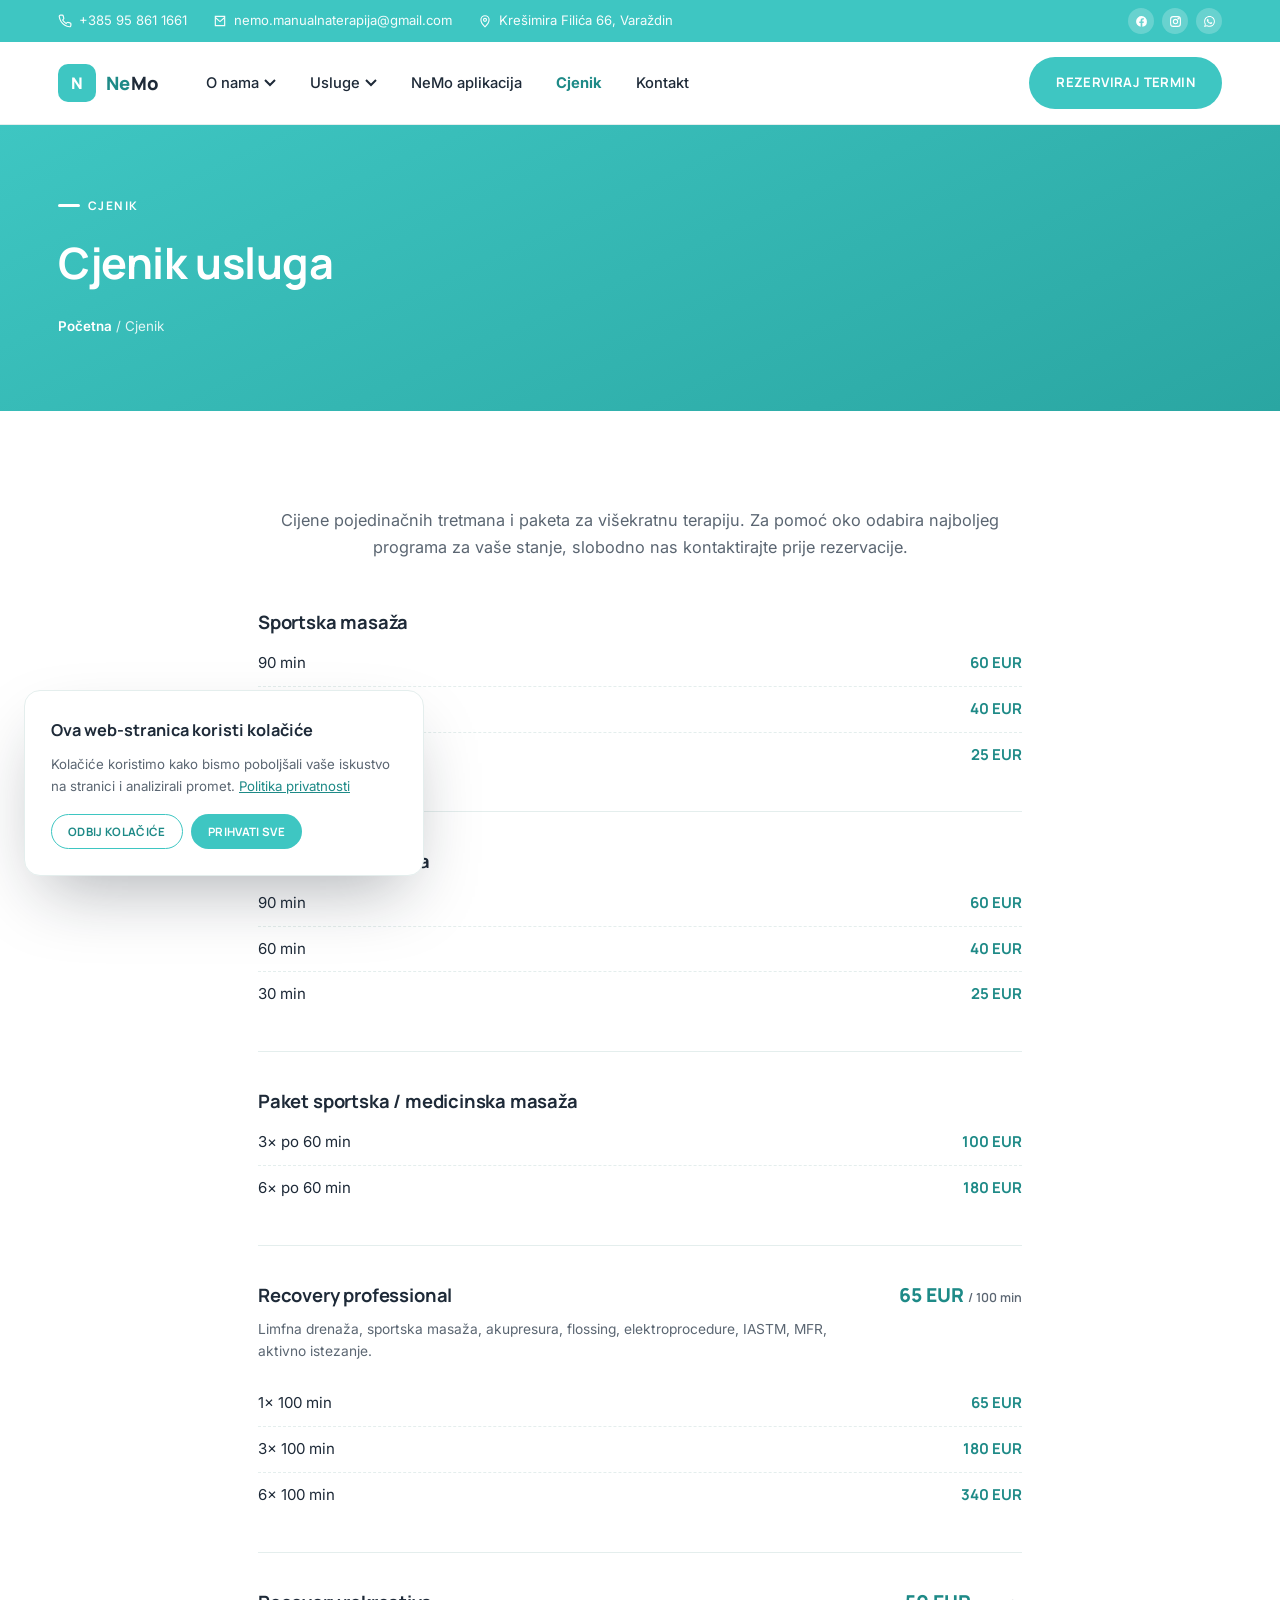
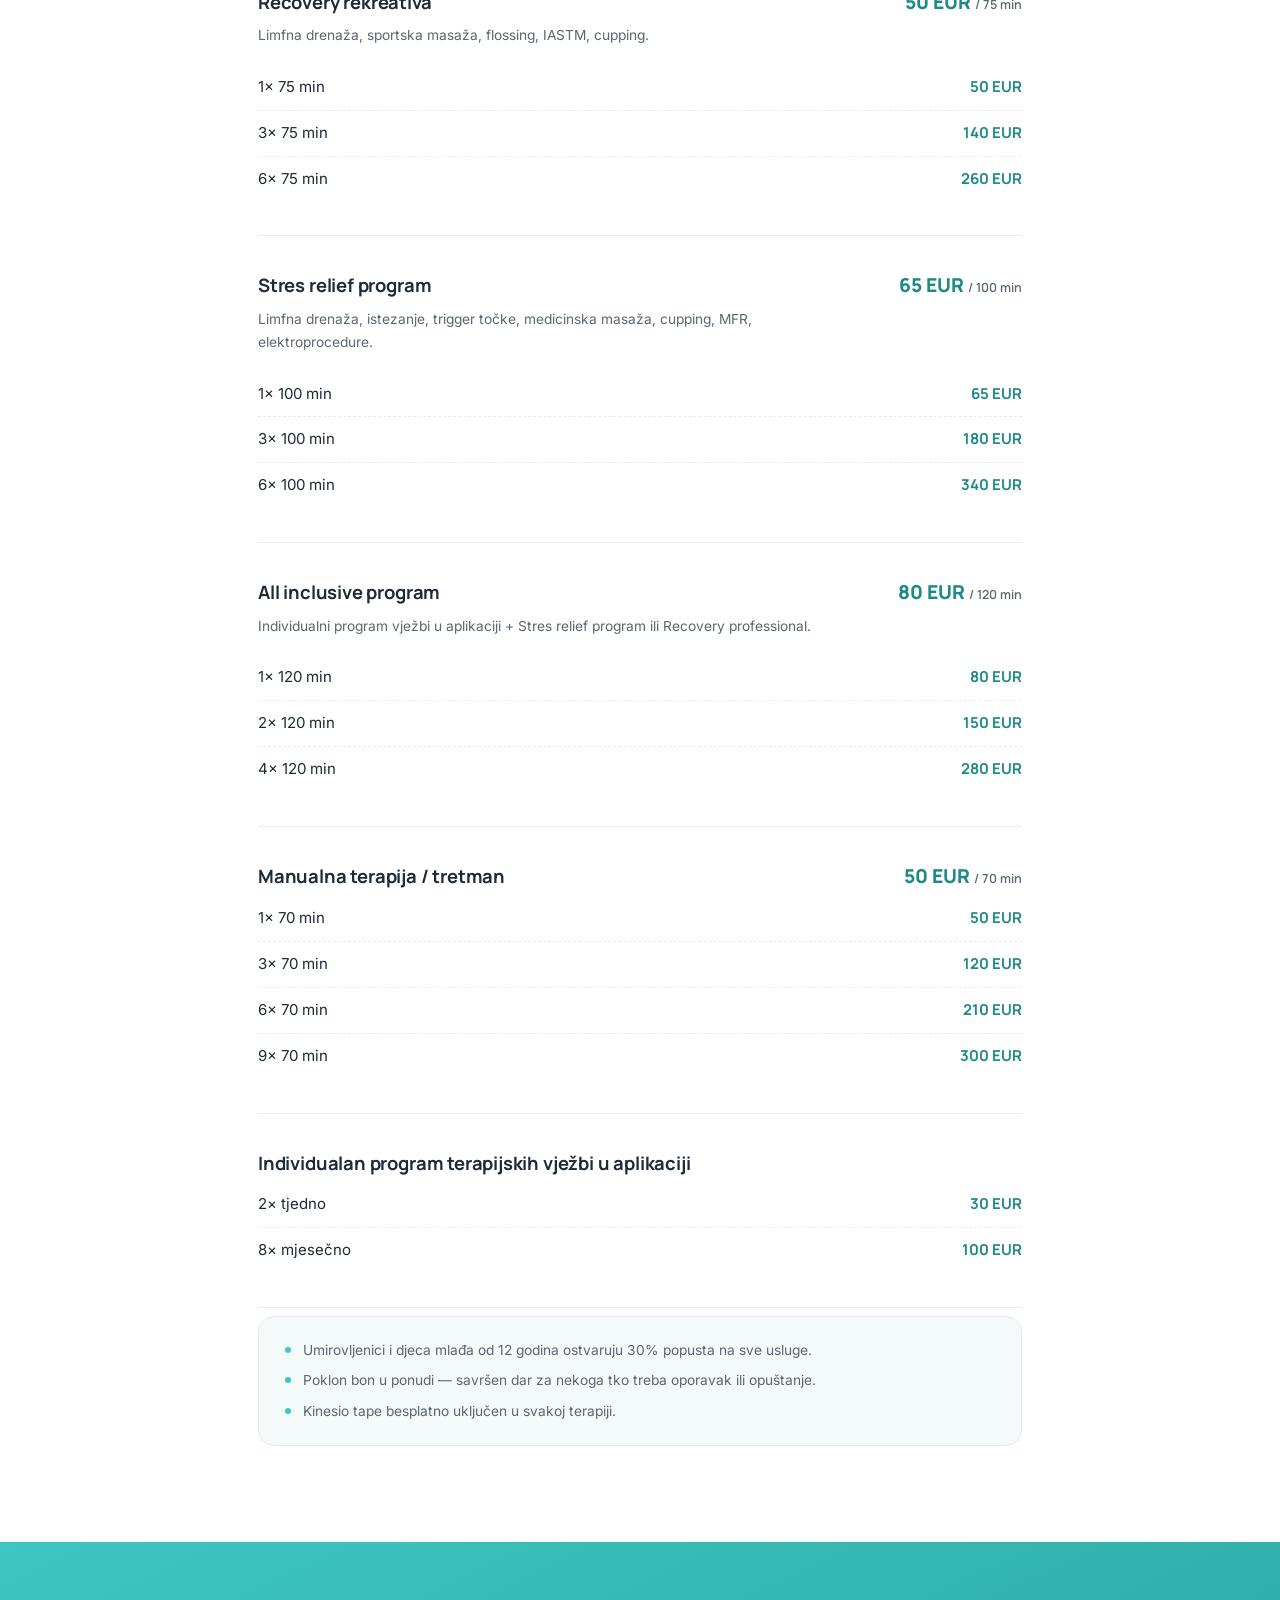
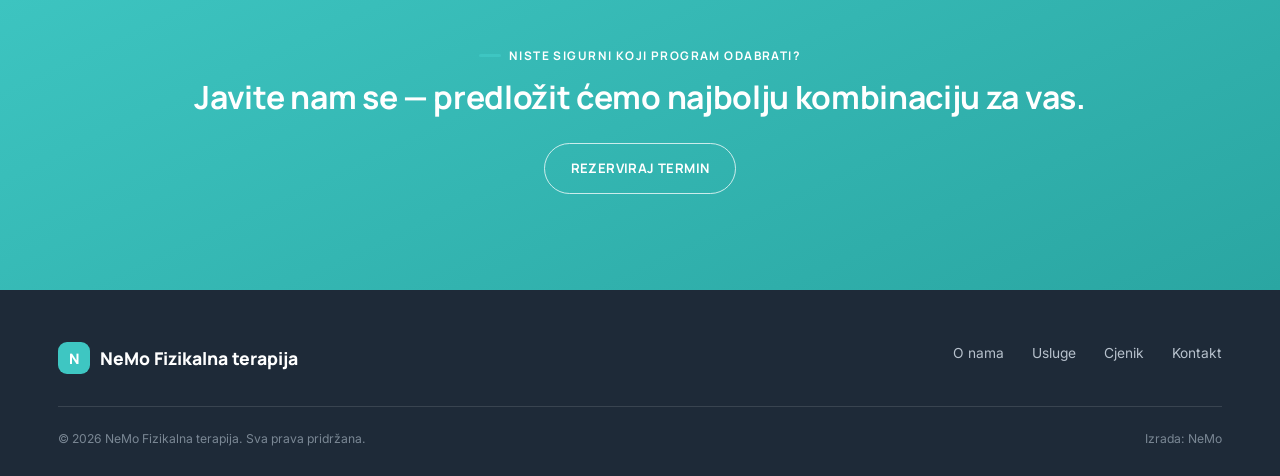
==== commit 2867fc2c: "Add files via upload" ====
--- a/cjenik.html
+++ b/cjenik.html
@@ -26,7 +26,7 @@
     <div class="topbar-info">
       <a href="tel:+385958611661"><svg width="14" height="14" viewBox="0 0 24 24" fill="none" stroke="currentColor" stroke-width="2"><path d="M22 16.9v3a2 2 0 0 1-2.2 2 19.8 19.8 0 0 1-8.6-3.1 19.5 19.5 0 0 1-6-6 19.8 19.8 0 0 1-3.1-8.7A2 2 0 0 1 4.1 2h3a2 2 0 0 1 2 1.7c.1 1 .3 2 .7 3a2 2 0 0 1-.4 2.1L8 10.3a16 16 0 0 0 6 6l1.5-1.5a2 2 0 0 1 2-.4c1 .3 2 .5 3 .7a2 2 0 0 1 1.7 2Z"/></svg> +385 95 861 1661</a>
       <a href="mailto:nemo.manualnaterapija@gmail.com"><svg width="14" height="14" viewBox="0 0 24 24" fill="none" stroke="currentColor" stroke-width="2"><path d="M4 4h16v16H4z"/><path d="m4 6 8 7 8-7"/></svg> nemo.manualnaterapija@gmail.com</a>
-      <a href="https://www.google.com/maps/place/?q=place_id:ChIJC9hRLgaraEcRhZxfA_SQYHQ" target="_blank" rel="noopener"><svg width="14" height="14" viewBox="0 0 24 24" fill="none" stroke="currentColor" stroke-width="2"><path d="M12 22s7-6.3 7-12a7 7 0 1 0-14 0c0 5.7 7 12 7 12Z"/><circle cx="12" cy="10" r="2.6"/></svg> Krešimira Filića 66, Varaždin</a>
+      <a href="https://www.google.com/maps/place/?q=place_id:ChIJC9hRLgaraEcRhZxfA_SQYHQ" target="_blank" rel="noopener" class="topbar-address"><svg width="14" height="14" viewBox="0 0 24 24" fill="none" stroke="currentColor" stroke-width="2"><path d="M12 22s7-6.3 7-12a7 7 0 1 0-14 0c0 5.7 7 12 7 12Z"/><circle cx="12" cy="10" r="2.6"/></svg> Krešimira Filića 66, Varaždin</a>
     </div>
     <div class="topbar-social">
       <a href="https://www.facebook.com/NenoGolubar/" target="_blank" rel="noopener" aria-label="Facebook"><svg width="13" height="13" viewBox="0 0 24 24" fill="currentColor"><path d="M22 12a10 10 0 1 0-11.6 9.9v-7H7.9V12h2.5V9.8c0-2.5 1.5-3.9 3.8-3.9 1.1 0 2.2.2 2.2.2v2.4h-1.3c-1.2 0-1.6.8-1.6 1.6V12h2.8l-.4 2.9h-2.4v7A10 10 0 0 0 22 12Z"/></svg></a>
@@ -169,7 +169,7 @@
       <div class="price-block-head"><h3>Individualan program terapijskih vježbi u aplikaciji</h3></div>
       <div class="price-rows">
         <div class="price-row"><span class="price-label">2× tjedno</span><span class="price-amount">30 EUR</span></div>
-        <div class="price-row"><span class="price-label">6× mjesečno</span><span class="price-amount">100 EUR</span></div>
+        <div class="price-row"><span class="price-label">8× mjesečno</span><span class="price-amount">100 EUR</span></div>
       </div>
     </div>
 
--- a/style.css
+++ b/style.css
@@ -229,6 +229,7 @@
   /* ---------- RESPONSIVE ---------- */
   @media (max-width:980px){
     .topbar-info span:last-child{display:none;}
+    .topbar-address{display:none;}
     .nav-links{display:none;}
     .nav-toggle{display:block;}
     .hero-grid{grid-template-columns:1fr;}
@@ -239,6 +240,22 @@
     .contact-grid{grid-template-columns:1fr;gap:40px;}
     .review-grid{grid-template-columns:repeat(2,1fr);}
     section{padding:76px 0;}
+
+    /* Mobilni izbornik - podizbornici rade na tap (accordion), ne preklapaju se */
+    .nav-item{width:100%;}
+    .nav-link{width:100%;justify-content:space-between;padding:14px 4px;font-size:1rem;}
+    .nav-links > a.nav-link{padding:14px 4px;}
+    .dd-menu{
+      position:static;opacity:1;visibility:visible;transform:none;
+      box-shadow:none;border:none;border-radius:0;padding:0;margin-left:8px;
+      max-height:0;overflow:hidden;
+      transition:max-height .28s ease;
+    }
+    .nav-item.open .dd-menu{max-height:600px;padding:4px 0 10px;}
+    .nav-item .nav-link svg{transition:transform .25s ease;}
+    .nav-item.open .nav-link svg{transform:rotate(180deg);}
+    .dd-menu a{padding:12px 14px;font-size:.95rem;}
+    .nav-right{border-top:1px solid var(--line);margin-top:10px;padding-top:16px;}
   }
   @media (max-width:680px){
     .wrap{padding:0 20px;}
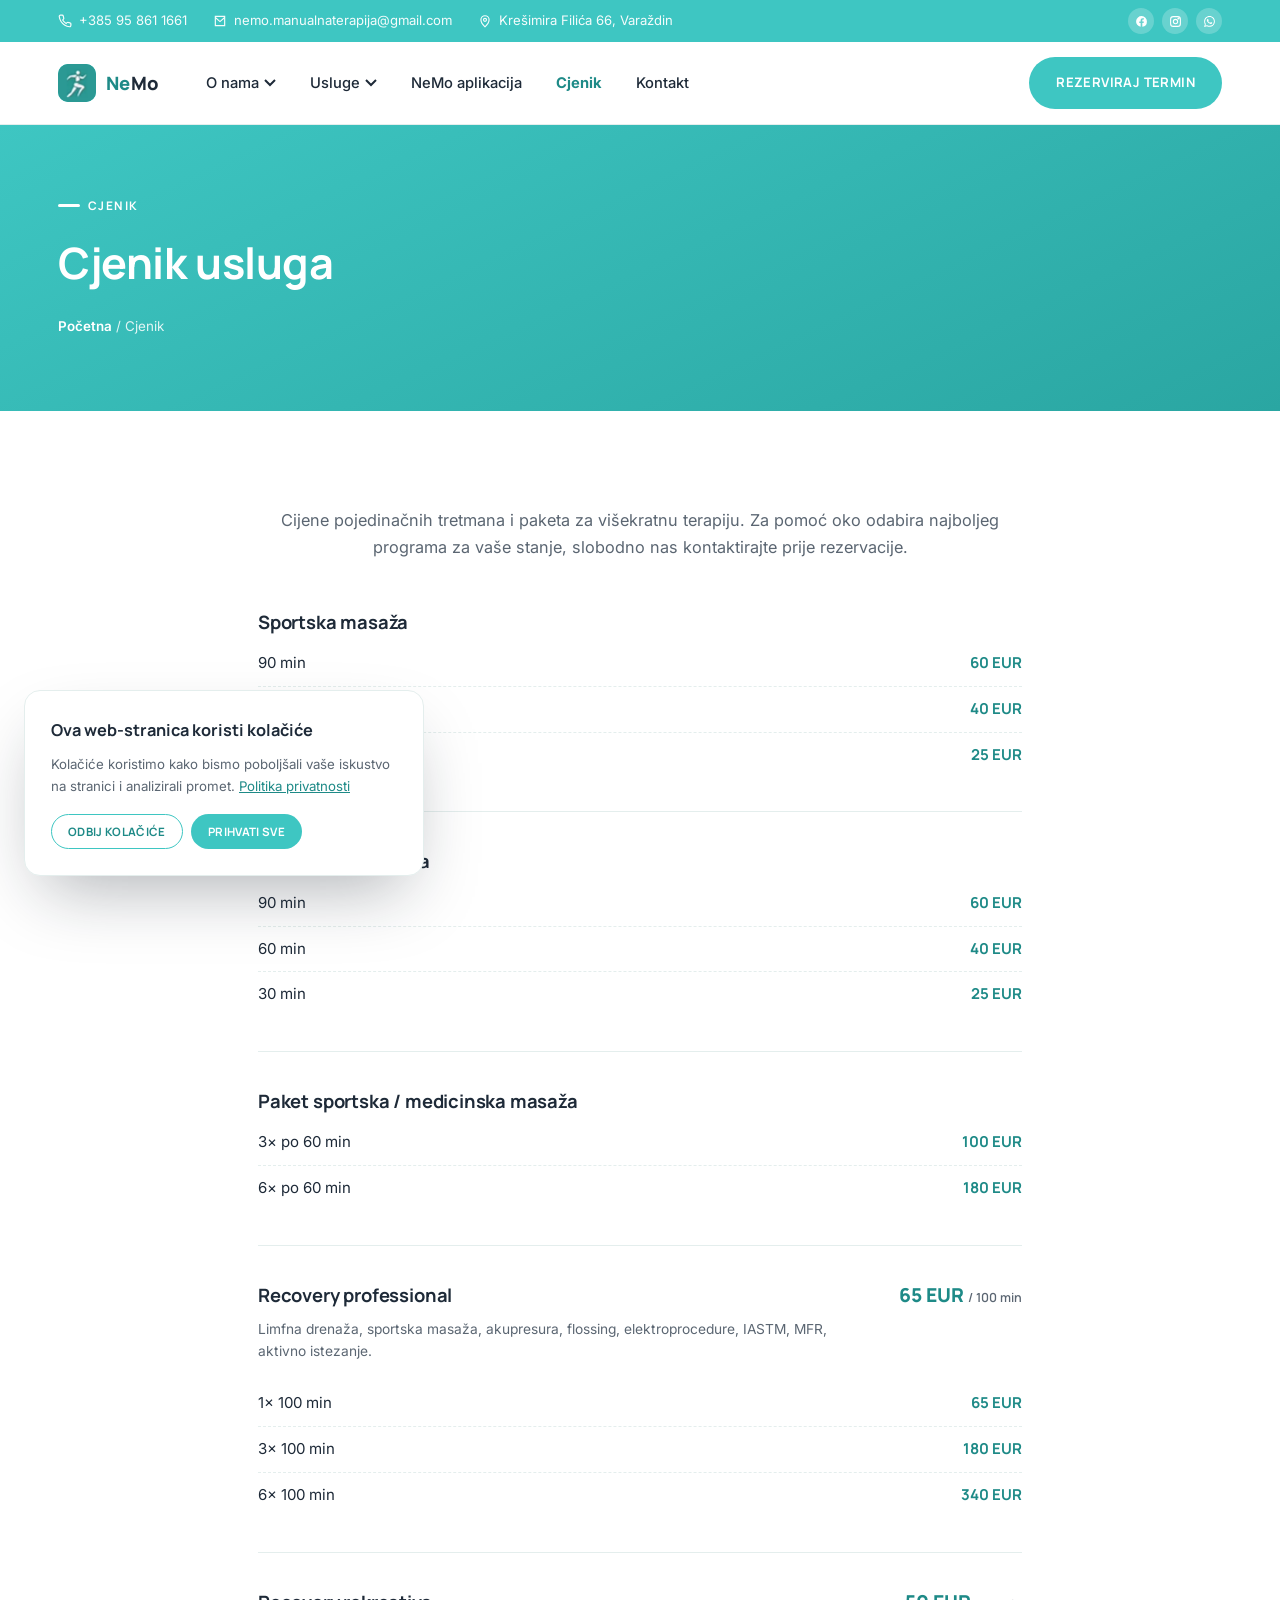
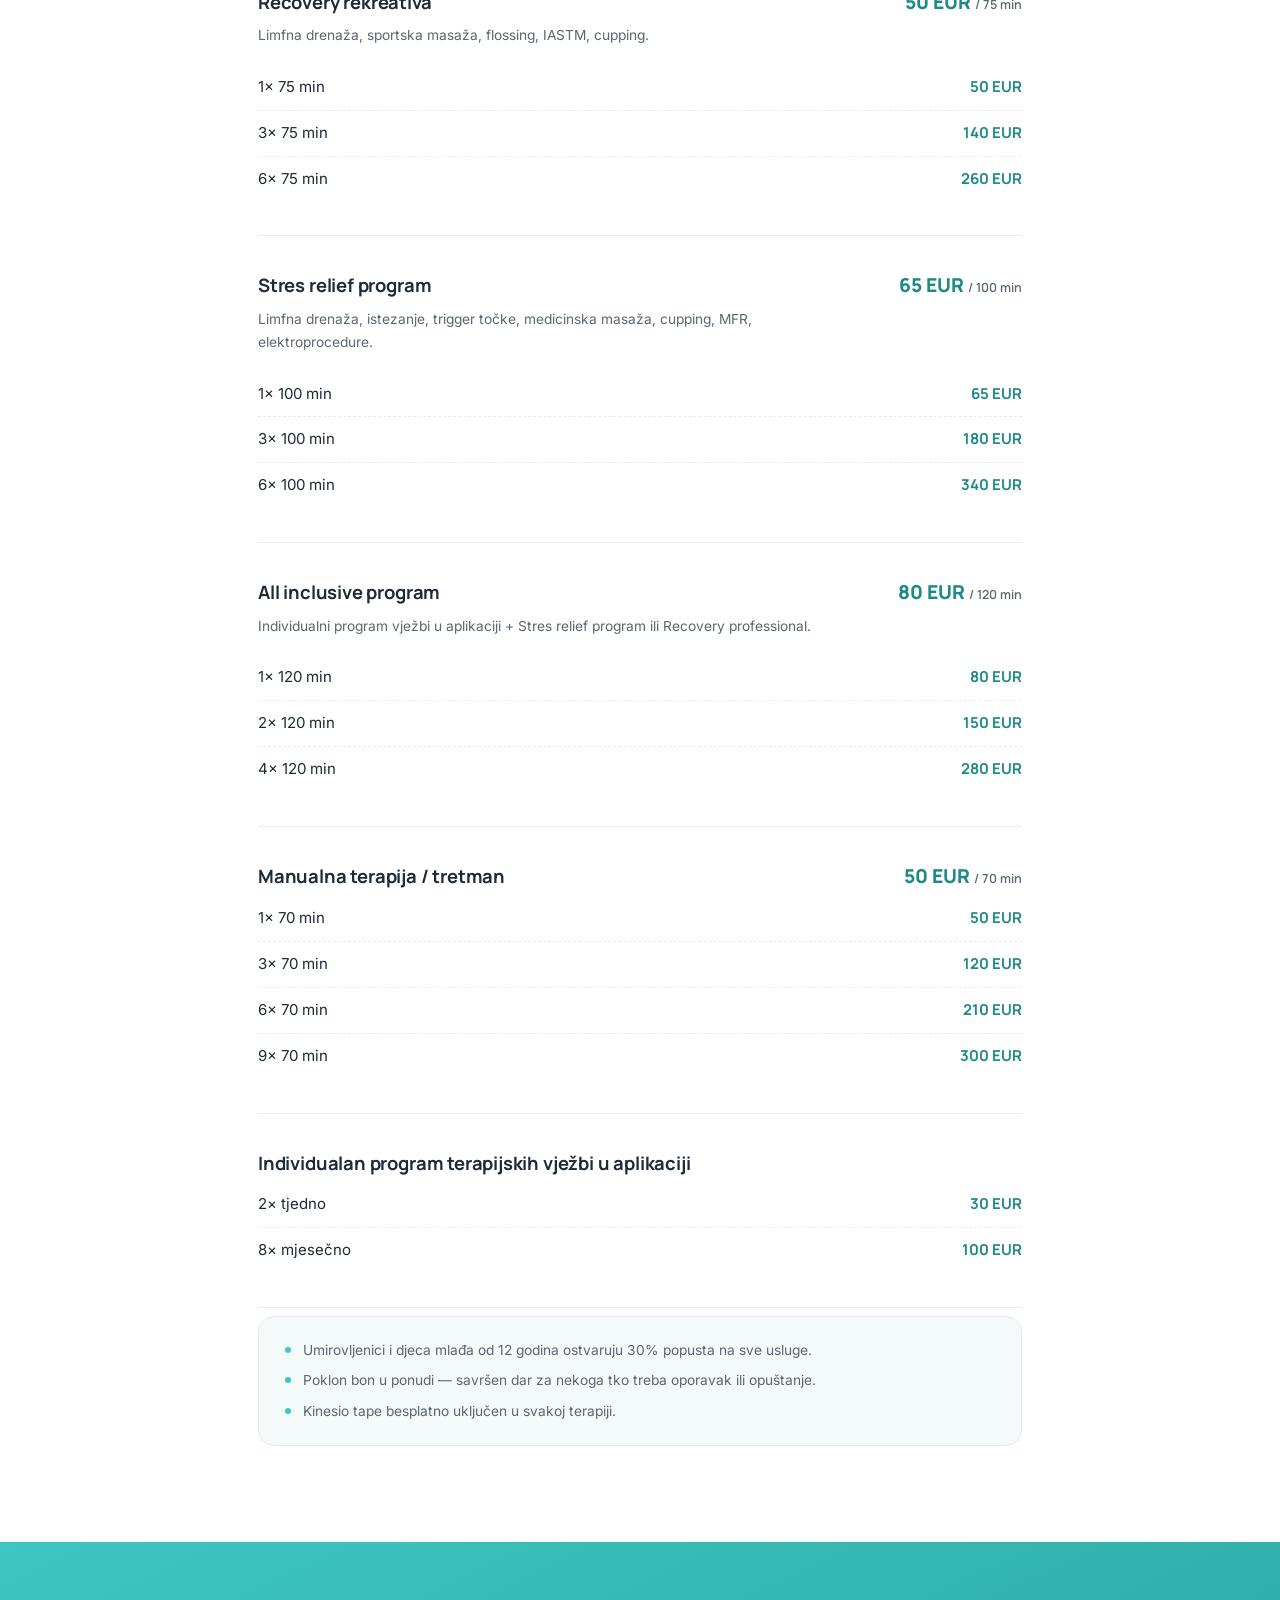
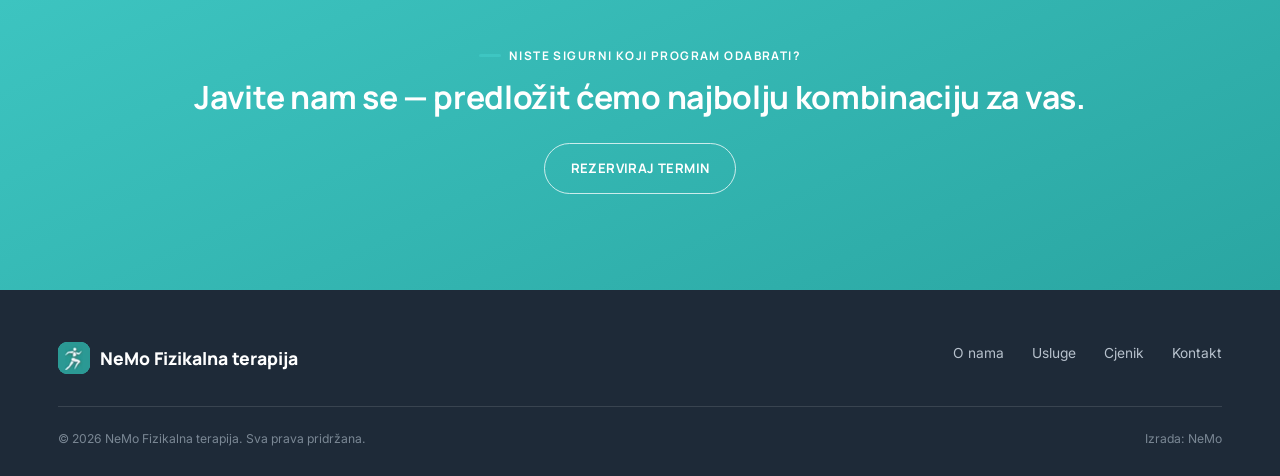
==== commit 937da4b0: "Add files via upload" ====
--- a/cjenik.html
+++ b/cjenik.html
@@ -17,6 +17,12 @@
 <link rel="preconnect" href="https://fonts.googleapis.com">
 <link rel="preconnect" href="https://fonts.gstatic.com" crossorigin>
 <link href="https://fonts.googleapis.com/css2?family=Manrope:wght@500;600;700;800&family=Inter:wght@400;500;600;700&display=swap" rel="stylesheet">
+<link rel="icon" type="image/png" sizes="16x16" href="favicon-16.png">
+<link rel="icon" type="image/png" sizes="32x32" href="favicon-32.png">
+<link rel="icon" type="image/png" sizes="48x48" href="favicon-48.png">
+<link rel="apple-touch-icon" sizes="180x180" href="apple-touch-icon.png">
+<link rel="icon" type="image/png" sizes="192x192" href="icon-192.png">
+<link rel="shortcut icon" href="favicon.ico">
 <link rel="stylesheet" href="style.css">
 </head>
 <body>
@@ -38,7 +44,7 @@
 
 <header class="mainnav">
   <div class="wrap nav">
-    <a href="index.html" class="logo"><span class="mark">N</span><span class="word"><span>Ne</span>Mo</span></a>
+    <a href="index.html" class="logo"><img class="mark" src="icon-192.png" alt="NeMo logo"><span class="word"><span>Ne</span>Mo</span></a>
     <nav class="nav-links">
       <div class="nav-item">
         <button class="nav-link">O nama <svg viewBox="0 0 12 8" fill="none" stroke="currentColor" stroke-width="2"><path d="M1 1l5 5 5-5"/></svg></button>
@@ -190,10 +196,19 @@
   </div>
 </section>
 
+<div class="mobile-contact-bar">
+  <a href="tel:+385958611661"><svg width="15" height="15" viewBox="0 0 24 24" fill="none" stroke="currentColor" stroke-width="2"><path d="M22 16.9v3a2 2 0 0 1-2.2 2 19.8 19.8 0 0 1-8.6-3.1 19.5 19.5 0 0 1-6-6 19.8 19.8 0 0 1-3.1-8.7A2 2 0 0 1 4.1 2h3a2 2 0 0 1 2 1.7c.1 1 .3 2 .7 3a2 2 0 0 1-.4 2.1L8 10.3a16 16 0 0 0 6 6l1.5-1.5a2 2 0 0 1 2-.4c1 .3 2 .5 3 .7a2 2 0 0 1 1.7 2Z"/></svg> +385 95 861 1661</a>
+  <div class="mobile-contact-social">
+    <a href="https://www.facebook.com/NenoGolubar/" target="_blank" rel="noopener" aria-label="Facebook"><svg width="14" height="14" viewBox="0 0 24 24" fill="currentColor"><path d="M22 12a10 10 0 1 0-11.6 9.9v-7H7.9V12h2.5V9.8c0-2.5 1.5-3.9 3.8-3.9 1.1 0 2.2.2 2.2.2v2.4h-1.3c-1.2 0-1.6.8-1.6 1.6V12h2.8l-.4 2.9h-2.4v7A10 10 0 0 0 22 12Z"/></svg></a>
+    <a href="https://www.instagram.com/neven_golubar/" target="_blank" rel="noopener" aria-label="Instagram"><svg width="14" height="14" viewBox="0 0 24 24" fill="none" stroke="currentColor" stroke-width="2"><rect x="3" y="3" width="18" height="18" rx="5"/><circle cx="12" cy="12" r="4"/><circle cx="17.5" cy="6.5" r="1"/></svg></a>
+    <a href="https://wa.me/385958611661" target="_blank" rel="noopener" aria-label="WhatsApp"><svg width="14" height="14" viewBox="0 0 24 24" fill="currentColor"><path d="M12.04 2C6.58 2 2.13 6.45 2.13 11.91c0 1.77.46 3.45 1.32 4.94L2 22l5.29-1.39a9.9 9.9 0 0 0 4.75 1.21h.01c5.46 0 9.9-4.45 9.9-9.91C21.96 6.45 17.5 2 12.04 2Zm0 18.06h-.01a8.15 8.15 0 0 1-4.16-1.14l-.3-.18-3.14.82.84-3.06-.19-.31a8.14 8.14 0 0 1-1.25-4.32c0-4.5 3.67-8.16 8.18-8.16 2.18 0 4.23.85 5.78 2.4a8.1 8.1 0 0 1 2.39 5.77c0 4.5-3.67 8.18-8.14 8.18Zm4.47-6.13c-.24-.12-1.45-.72-1.68-.8-.22-.08-.39-.12-.55.12-.16.24-.63.8-.78.96-.14.16-.28.18-.53.06-.24-.12-1.02-.38-1.94-1.2-.72-.64-1.2-1.43-1.34-1.67-.14-.24-.02-.37.11-.5.11-.11.24-.28.36-.42.12-.14.16-.24.24-.4.08-.16.04-.3-.02-.42-.06-.12-.55-1.33-.76-1.82-.2-.48-.4-.42-.55-.42-.14-.01-.3-.01-.46-.01a.9.9 0 0 0-.65.3c-.22.24-.85.83-.85 2.03 0 1.2.87 2.36.99 2.52.12.16 1.71 2.61 4.14 3.66.58.25 1.03.4 1.38.51.58.18 1.11.16 1.53.1.47-.07 1.45-.59 1.65-1.16.2-.57.2-1.06.14-1.16-.06-.1-.22-.16-.46-.28Z"/></svg></a>
+  </div>
+</div>
+
 <footer>
   <div class="wrap">
     <div class="footer-grid">
-      <div class="footer-logo"><span class="mark">N</span>NeMo Fizikalna terapija</div>
+      <div class="footer-logo"><img class="mark" src="icon-192.png" alt="NeMo logo">NeMo Fizikalna terapija</div>
       <ul class="footer-links">
         <li><a href="o-nama.html">O nama</a></li>
         <li><a href="usluge.html">Usluge</a></li>
--- a/style.css
+++ b/style.css
@@ -39,6 +39,20 @@
   .btn-outline-white{border-color:rgba(255,255,255,.75);color:#fff;background:transparent;}
   .btn-outline-white:hover{background:#fff;color:var(--teal-deep);}
 
+  /* ---------- MOBILNA KONTAKT TRAKA (dno stranice, samo mobitel/tablet) ---------- */
+  .mobile-contact-bar{display:none;}
+  @media (max-width:980px){
+    .topbar{display:none;}
+    .mobile-contact-bar{
+      display:flex;align-items:center;justify-content:space-between;gap:16px;flex-wrap:wrap;
+      background:var(--teal);color:#fff;padding:18px 20px;
+    }
+    .mobile-contact-bar a{color:#fff;text-decoration:none;display:inline-flex;align-items:center;gap:8px;font-size:.9rem;font-weight:600;opacity:.97;}
+    .mobile-contact-social{display:flex;gap:10px;}
+    .mobile-contact-social a{width:34px;height:34px;border-radius:50%;background:rgba(255,255,255,.22);display:flex;align-items:center;justify-content:center;}
+    .mobile-contact-social a:hover{background:#fff;color:var(--teal-deep);}
+  }
+
   /* ---------- TOPBAR ---------- */
   .topbar{background:var(--teal);color:#fff;font-size:.82rem;}
   .topbar-inner{display:flex;align-items:center;justify-content:space-between;height:42px;gap:20px;}
@@ -52,7 +66,7 @@
   .mainnav{position:sticky;top:0;z-index:60;background:#fff;box-shadow:0 1px 0 var(--line);}
   .nav{display:flex;align-items:center;gap:32px;height:82px;}
   .logo{display:flex;align-items:center;gap:10px;text-decoration:none;flex-shrink:0;}
-  .logo .mark{width:38px;height:38px;border-radius:10px;background:var(--teal);display:flex;align-items:center;justify-content:center;color:#fff;font-family:var(--heading);font-weight:800;font-size:1rem;}
+  .logo .mark{width:38px;height:38px;border-radius:10px;background:var(--teal);display:flex;align-items:center;justify-content:center;color:#fff;font-family:var(--heading);font-weight:800;font-size:1rem;object-fit:cover;flex-shrink:0;}
   .logo .word{font-family:var(--heading);font-weight:800;font-size:1.15rem;letter-spacing:.02em;color:var(--ink);}
   .logo .word span{color:var(--teal-deep);}
 
@@ -104,7 +118,7 @@
   @keyframes needle-in{from{transform:rotate(-180deg);}to{transform:rotate(0deg);}}
   .goni-readout{display:flex;justify-content:space-between;align-items:baseline;margin-top:16px;padding-top:16px;border-top:1px dashed var(--line);}
   .goni-readout .deg{font-family:var(--heading);font-size:2rem;color:var(--teal-deep);font-weight:800;}
-  .goni-readout .cap{font-size:.76rem;color:var(--ink-soft);max-width:15ch;text-align:right;}
+  .goni-readout .cap{font-size:.76rem;color:var(--ink-soft);max-width:20ch;text-align:right;}
   .hero-photo-note{position:absolute;bottom:-18px;left:26px;background:#fff;border-radius:12px;padding:10px 16px;box-shadow:0 14px 30px -10px rgba(10,30,30,.3);font-size:.74rem;color:var(--ink-soft);display:flex;align-items:center;gap:8px;}
   .hero-photo-note b{color:var(--teal-deep);font-family:var(--heading);}
 
@@ -206,7 +220,7 @@
   footer{background:var(--ink);color:#B7C1CC;padding:52px 0 26px;}
   .footer-grid{display:flex;justify-content:space-between;align-items:flex-start;gap:24px;flex-wrap:wrap;padding-bottom:32px;border-bottom:1px solid rgba(255,255,255,.12);}
   .footer-logo{display:flex;align-items:center;gap:10px;font-family:var(--heading);font-weight:800;font-size:1.1rem;color:#fff;}
-  .footer-logo .mark{width:32px;height:32px;border-radius:9px;background:var(--teal);display:flex;align-items:center;justify-content:center;color:#fff;font-size:.9rem;}
+  .footer-logo .mark{width:32px;height:32px;border-radius:9px;background:var(--teal);display:flex;align-items:center;justify-content:center;color:#fff;font-size:.9rem;object-fit:cover;flex-shrink:0;}
   .footer-links{display:flex;gap:28px;font-size:.86rem;}
   .footer-links a{text-decoration:none;color:#B7C1CC;}
   .footer-links a:hover{color:#fff;}
@@ -248,14 +262,13 @@
     .dd-menu{
       position:static;opacity:1;visibility:visible;transform:none;
       box-shadow:none;border:none;border-radius:0;padding:0;margin-left:8px;
-      max-height:0;overflow:hidden;
-      transition:max-height .28s ease;
+      display:none;
     }
-    .nav-item.open .dd-menu{max-height:600px;padding:4px 0 10px;}
+    .nav-item.open .dd-menu{display:block;padding:4px 0 10px;}
     .nav-item .nav-link svg{transition:transform .25s ease;}
     .nav-item.open .nav-link svg{transform:rotate(180deg);}
     .dd-menu a{padding:12px 14px;font-size:.95rem;}
-    .nav-right{border-top:1px solid var(--line);margin-top:10px;padding-top:16px;}
+    .nav-right{margin-left:auto;}
   }
   @media (max-width:680px){
     .wrap{padding:0 20px;}
@@ -371,6 +384,7 @@
 
 @media (max-width:980px){
   .founder-top{grid-template-columns:1fr;}
+  .founder-top > div:first-child{display:flex;justify-content:center;}
   .founder-photo{max-width:220px;}
   .founder-cols{grid-template-columns:1fr;}
 }
